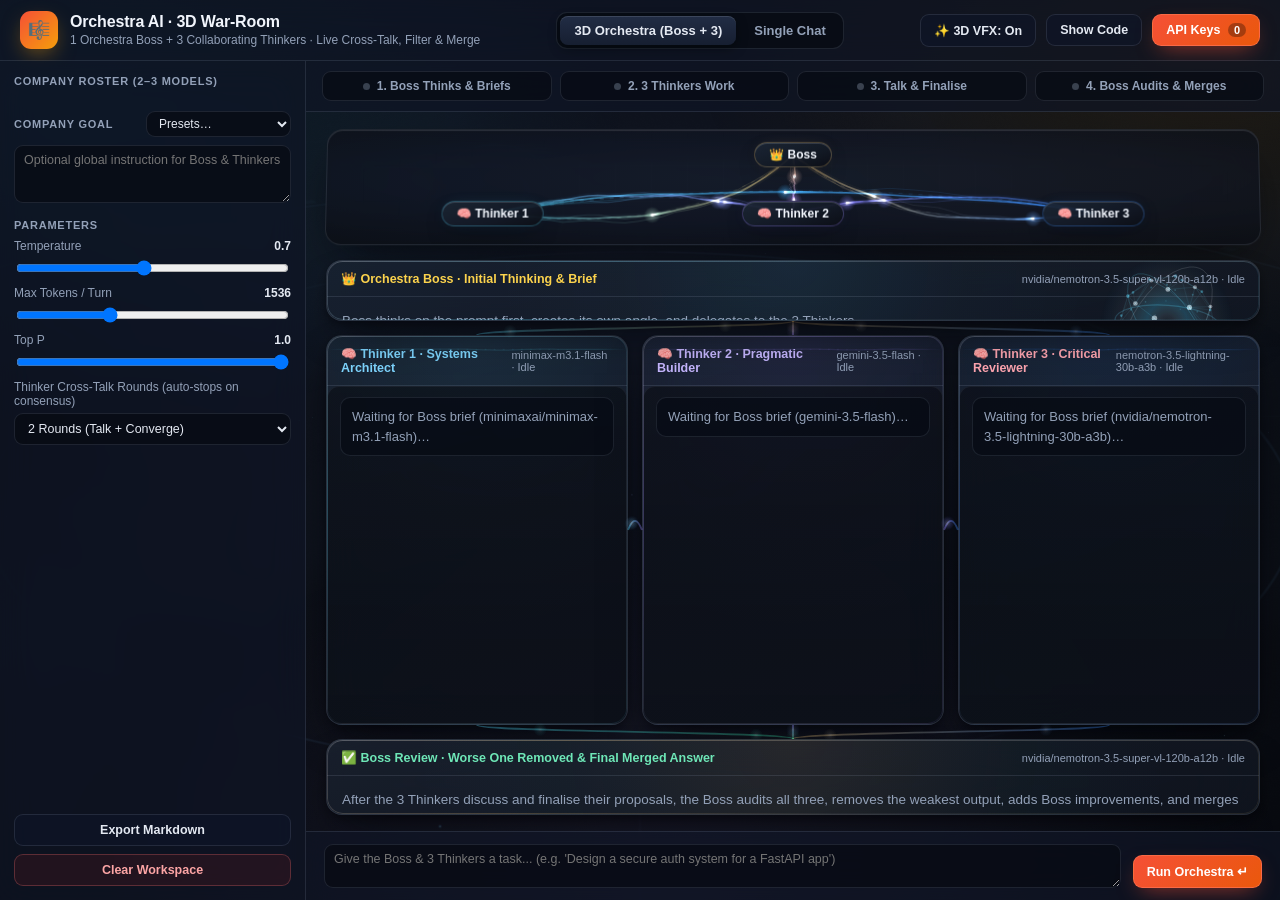
==== static/index.html @ 8f199360 "feat: Orchestra AI 3D War-Room (1 Boss + 3 Thinkers, bounded cross-talk, multi-key failover, WebGL2 " ====
<!DOCTYPE html>
<html lang="en">
<head>
  <meta charset="UTF-8" />
  <meta name="viewport" content="width=device-width, initial-scale=1.0" />
  <title>Orchestra AI · 3D War-Room (1 Boss + 3 Thinkers)</title>
  <link rel="stylesheet" href="/static/styles.css" />
  <link rel="stylesheet" href="/static/pro_vfx.css" />
</head>
<body>
  <!-- 3D Depth Neural Particle Canvas & Soft Ambient Aurora -->
  <canvas id="vfx-canvas" aria-hidden="true"></canvas>
  <div class="ambient-aurora" aria-hidden="true"></div>

  <div class="app-shell">
    <header class="topbar glass-panel">
      <div class="brand">
        <span class="brand-badge">🎼</span>
        <div>
          <h1>Orchestra AI · 3D War-Room</h1>
          <p class="subtitle">1 Orchestra Boss + 3 Collaborating Thinkers · Live Cross-Talk, Filter &amp; Merge</p>
        </div>
      </div>

      <div class="mode-tabs" role="tablist">
        <button id="tab-orchestra" class="mode-tab active" data-mode="orchestra">3D Orchestra (Boss + 3)</button>
        <button id="tab-chat" class="mode-tab" data-mode="chat">Single Chat</button>
      </div>

      <div class="topbar-actions">
        <button id="btn-toggle-vfx" class="btn btn-ghost" title="Toggle 3D tilt & particles">✨ 3D VFX: On</button>
        <button id="btn-toggle-code" class="btn btn-ghost">Show Code</button>
        <button id="btn-open-keys" class="btn btn-primary">
          API Keys <span id="keys-count-badge" class="badge">0</span>
        </button>
      </div>
    </header>

    <div class="workspace">
      <aside class="sidebar glass-panel">
        <section class="panel-section hidden" id="single-model-controls">
          <div class="section-header">
            <h2>Single Model</h2>
            <button id="btn-refresh-models" class="btn-link" title="Fetch live models from provider">↻ Refresh</button>
          </div>
          <label class="field">
            <span>Provider</span>
            <select id="provider-select"></select>
          </label>
          <label class="field">
            <span>Model</span>
            <select id="model-select"></select>
          </label>
          <label class="field">
            <span>Custom Model ID (optional)</span>
            <input id="custom-model-input" type="text" placeholder="e.g. nvidia/nemotron-3.5-super-vl-120b-a12b" />
          </label>
          <div id="provider-status-pill" class="status-pill"></div>
        </section>

        <section class="panel-section" id="orchestra-roster-controls">
          <div class="section-header">
            <h2>Company Roster (2–3 Models)</h2>
          </div>
          <div id="roster-config-list" class="roster-config-list"></div>
        </section>

        <section class="panel-section">
          <div class="section-header">
            <h2>Company Goal</h2>
            <select id="preset-select" class="mini-select" aria-label="System prompt preset">
              <option value="">Presets…</option>
              <option value="assistant">Helpful Team</option>
              <option value="architect">Engineering Org</option>
              <option value="security">Security Audit Team</option>
              <option value="concise">Ultra-Concise</option>
            </select>
          </div>
          <textarea id="system-prompt" rows="3" placeholder="Optional global instruction for Boss & Thinkers"></textarea>
        </section>

        <section class="panel-section">
          <h2>Parameters</h2>
          <label class="slider-field">
            <div class="slider-label">
              <span>Temperature</span>
              <strong id="temp-value">0.7</strong>
            </div>
            <input id="temp-slider" type="range" min="0" max="1.5" step="0.1" value="0.7" />
          </label>

          <label class="slider-field">
            <div class="slider-label">
              <span>Max Tokens / Turn</span>
              <strong id="tokens-value">1536</strong>
            </div>
            <input id="tokens-slider" type="range" min="256" max="4096" step="256" value="1536" />
          </label>

          <label class="slider-field">
            <div class="slider-label">
              <span>Top P</span>
              <strong id="topp-value">1.0</strong>
            </div>
            <input id="topp-slider" type="range" min="0.1" max="1" step="0.05" value="1.0" />
          </label>

          <label class="field">
            <span>Thinker Cross-Talk Rounds (auto-stops on consensus)</span>
            <select id="discussion-rounds">
              <option value="1">1 Round (Fast)</option>
              <option value="2" selected>2 Rounds (Talk + Converge)</option>
              <option value="3">3 Rounds (Deep Debate)</option>
            </select>
          </label>

          <label class="field hidden" id="reasoning-effort-wrap">
            <span>Reasoning Effort</span>
            <select id="reasoning-effort">
              <option value="low">low</option>
              <option value="medium" selected>medium</option>
              <option value="high">high</option>
            </select>
          </label>
        </section>

        <section class="panel-section actions-stack">
          <button id="btn-export-chat" class="btn btn-ghost">Export Markdown</button>
          <button id="btn-clear-chat" class="btn btn-danger-ghost">Clear Workspace</button>
        </section>
      </aside>

      <main class="main-stage">
        <!-- 3D Orchestra (1 Boss + 3 Thinkers) View -->
        <section id="orchestra-view" class="view active">
          <div class="stage-bar glass-panel">
            <div class="stage-pill" data-stage="boss_plan"><span class="orb"></span>1. Boss Thinks &amp; Briefs</div>
            <div class="stage-pill" data-stage="worker_draft"><span class="orb"></span>2. 3 Thinkers Work</div>
            <div class="stage-pill" data-stage="worker_crosstalk"><span class="orb"></span>3. Talk &amp; Finalise</div>
            <div class="stage-pill" data-stage="boss_merge"><span class="orb"></span>4. Boss Audits &amp; Merges</div>
          </div>

          <div class="orchestra-workspace scene-3d">
            <!-- 3D Holographic Topology & Procedural Plasma Energy Network -->
            <div class="comms-topology glass-card" id="comms-topology">
              <div class="topo-nodes">
                <div class="topo-node boss-node" id="topo-boss">👑 Boss</div>
                <div class="topo-workers-row">
                  <div class="topo-node w1-node" id="topo-w1">🧠 Thinker 1</div>
                  <div class="topo-node w2-node" id="topo-w2">🧠 Thinker 2</div>
                  <div class="topo-node w3-node" id="topo-w3">🧠 Thinker 3</div>
                </div>
              </div>
            </div>

            <!-- Boss Plan Card -->
            <div id="boss-plan-card" class="boss-card card-3d glass-card">
              <div class="card-glare"></div>
              <div class="card-head">
                <span class="role-chip boss">👑 Orchestra Boss · Initial Thinking &amp; Brief</span>
                <span id="boss-plan-meta" class="meta-tag">Idle</span>
              </div>
              <div id="boss-plan-body" class="card-body">
                <span class="muted">Boss thinks on the prompt first, creates its own angle, and delegates to the 3 Thinkers.</span>
              </div>
            </div>

            <!-- 3 Thinkers Working & Talking Side-by-Side -->
            <div id="workers-grid" class="workers-grid"></div>

            <!-- Boss Final Review, Filter & Merged Output -->
            <div id="boss-merge-card" class="boss-card final-verdict card-3d glass-card">
              <div class="card-glare"></div>
              <div class="card-head">
                <span class="role-chip verdict">✅ Boss Review · Worse One Removed &amp; Final Merged Answer</span>
                <span id="boss-merge-meta" class="meta-tag">Idle</span>
              </div>
              <div id="boss-merge-body" class="card-body">
                <span class="muted">After the 3 Thinkers discuss and finalise their proposals, the Boss audits all three, removes the weakest output, adds Boss improvements, and merges the best parts here.</span>
              </div>
            </div>
          </div>

          <form id="orchestra-form" class="composer glass-panel">
            <textarea
              id="orchestra-input"
              rows="2"
              placeholder="Give the Boss & 3 Thinkers a task... (e.g. 'Design a secure auth system for a FastAPI app')"
            ></textarea>
            <div class="composer-actions">
              <button id="btn-orchestra-stop" type="button" class="btn btn-danger-ghost hidden">Stop</button>
              <button id="btn-orchestra-send" type="submit" class="btn btn-primary">Run Orchestra ↵</button>
            </div>
          </form>
        </section>

        <!-- Single Chat Playground -->
        <section id="chat-view" class="view">
          <div id="chat-messages" class="chat-messages"></div>
          <form id="chat-form" class="composer glass-panel">
            <textarea
              id="chat-input"
              rows="2"
              placeholder="Ask anything... (Enter to send, Shift+Enter for newline)"
            ></textarea>
            <div class="composer-actions">
              <button id="btn-stop" type="button" class="btn btn-danger-ghost hidden">Stop</button>
              <button id="btn-send" type="submit" class="btn btn-primary">Send ↵</button>
            </div>
          </form>
        </section>
      </main>

      <!-- Live Code Panel -->
      <aside id="code-drawer" class="code-drawer glass-panel hidden">
        <div class="section-header">
          <div class="code-lang-tabs">
            <button class="code-lang active" data-lang="python">Python</button>
            <button class="code-lang" data-lang="curl">cURL</button>
          </div>
          <button id="btn-copy-code" class="btn btn-ghost">Copy</button>
        </div>
        <pre id="code-preview" class="code-preview"></pre>
      </aside>
    </div>
  </div>

  <!-- API Keys Modal -->
  <div id="keys-modal" class="modal hidden" role="dialog" aria-modal="true" aria-labelledby="keys-modal-title">
    <div class="modal-backdrop"></div>
    <div class="modal-card glass-panel">
      <div class="modal-header">
        <div>
          <h2 id="keys-modal-title">Provider API Keys</h2>
          <p class="subtitle">Stored in browser localStorage and optionally saved to your local <code>.env</code> file.</p>
        </div>
        <button id="btn-close-keys" class="btn btn-ghost">✕</button>
      </div>
      <div id="keys-list" class="keys-list"></div>
      <div class="modal-footer">
        <label class="checkbox-row">
          <input id="persist-env-checkbox" type="checkbox" checked />
          <span>Also save keys to local <code>.env</code> on this machine</span>
        </label>
        <div class="modal-footer-btns">
          <button id="btn-cancel-keys" class="btn btn-ghost">Cancel</button>
          <button id="btn-save-keys" class="btn btn-primary">Save Keys</button>
        </div>
      </div>
    </div>
  </div>

  <script src="/static/pro_vfx.js"></script>
  <script src="/static/app.js"></script>
</body>
</html>
---- static/styles.css ----
:root {
  --bg: #070a12;
  --panel: rgba(16, 22, 36, 0.72);
  --panel-solid: #101624;
  --panel-2: rgba(24, 33, 52, 0.85);
  --border: rgba(148, 163, 184, 0.16);
  --border-bright: rgba(148, 163, 184, 0.3);
  --text: #e4e9f2;
  --muted: #93a1b8;
  --accent: #f55036;
  --accent-2: #ff7a59;
  --gold: #f59e0b;
  --ok: #34d399;
  --blue: #38bdf8;
  --purple: #a78bfa;
  --rose: #fb7185;
  --code-bg: rgba(7, 10, 18, 0.85);
  --radius: 14px;
  --shadow-3d: 0 18px 45px -16px rgba(0, 0, 0, 0.75), inset 0 1px 0 rgba(255, 255, 255, 0.08);
  font-family: Inter, -apple-system, BlinkMacSystemFont, "Segoe UI", Roboto, sans-serif;
}

* { box-sizing: border-box; }

html, body {
  margin: 0;
  height: 100%;
  background: var(--bg);
  color: var(--text);
  overflow: hidden;
  -webkit-font-smoothing: antialiased;
}

.hidden { display: none !important; }
.muted { color: var(--muted); }

/* 3D Canvas & Soft Eye-Comfort Aurora */
#vfx-canvas {
  position: fixed;
  inset: 0;
  width: 100%;
  height: 100%;
  z-index: 0;
  pointer-events: none;
}

.ambient-aurora {
  position: fixed;
  inset: -20%;
  z-index: 0;
  pointer-events: none;
  background:
    radial-gradient(ellipse 45% 38% at 18% 22%, rgba(56, 189, 248, 0.10), transparent 70%),
    radial-gradient(ellipse 42% 35% at 82% 18%, rgba(245, 158, 11, 0.09), transparent 70%),
    radial-gradient(ellipse 48% 42% at 52% 85%, rgba(167, 139, 250, 0.09), transparent 72%);
  animation: auroraDrift 18s ease-in-out infinite alternate;
}

@keyframes auroraDrift {
  0% { transform: translate3d(0, 0, 0) scale(1); }
  100% { transform: translate3d(2%, -2%, 0) scale(1.04); }
}

.glass-panel {
  background: var(--panel);
  backdrop-filter: blur(18px) saturate(135%);
  -webkit-backdrop-filter: blur(18px) saturate(135%);
}

.glass-card {
  background: linear-gradient(160deg, rgba(22, 30, 48, 0.84), rgba(12, 17, 29, 0.78));
  backdrop-filter: blur(16px) saturate(130%);
  -webkit-backdrop-filter: blur(16px) saturate(130%);
  box-shadow: var(--shadow-3d);
}

.app-shell {
  position: relative;
  z-index: 1;
  display: flex;
  flex-direction: column;
  height: 100vh;
}

.topbar {
  display: flex;
  align-items: center;
  justify-content: space-between;
  gap: 16px;
  padding: 11px 20px;
  border-bottom: 1px solid var(--border);
}

.brand { display: flex; align-items: center; gap: 12px; }

.brand-badge {
  width: 38px;
  height: 38px;
  border-radius: 11px;
  background: linear-gradient(135deg, var(--accent), var(--gold));
  box-shadow: 0 8px 22px -6px rgba(245, 158, 11, 0.55);
  display: grid;
  place-items: center;
  font-size: 18px;
}

.brand h1 { margin: 0; font-size: 16px; font-weight: 700; letter-spacing: -0.01em; }
.subtitle { margin: 2px 0 0; font-size: 12px; color: var(--muted); }

.mode-tabs {
  display: flex;
  background: rgba(7, 10, 18, 0.7);
  border: 1px solid var(--border);
  border-radius: 11px;
  padding: 3px;
  gap: 4px;
}

.mode-tab {
  border: 0;
  background: transparent;
  color: var(--muted);
  padding: 7px 14px;
  border-radius: 8px;
  cursor: pointer;
  font-weight: 600;
  font-size: 13px;
  transition: all 0.2s ease;
}

.mode-tab.active {
  background: linear-gradient(180deg, rgba(36, 48, 74, 0.9), rgba(24, 33, 52, 0.9));
  color: var(--text);
  box-shadow: inset 0 1px 0 rgba(255, 255, 255, 0.12), 0 4px 12px rgba(0, 0, 0, 0.35);
}

.topbar-actions { display: flex; align-items: center; gap: 10px; }

.btn {
  border: 1px solid var(--border);
  border-radius: 9px;
  padding: 8px 13px;
  font-size: 12.5px;
  font-weight: 600;
  cursor: pointer;
  color: var(--text);
  background: var(--panel-2);
  transition: transform 0.15s ease, border-color 0.2s ease, box-shadow 0.2s ease;
}
.btn:hover { border-color: var(--border-bright); transform: translateY(-1px); }
.btn:active { transform: translateY(0); }

.btn-primary {
  background: linear-gradient(135deg, var(--accent), #ea580c);
  border-color: rgba(255, 122, 89, 0.6);
  color: #fff;
  box-shadow: 0 8px 22px -8px rgba(245, 80, 54, 0.65);
}
.btn-primary:hover { background: linear-gradient(135deg, var(--accent-2), var(--accent)); }
.btn-ghost { background: rgba(15, 23, 42, 0.55); }
.btn-danger-ghost { background: rgba(127, 29, 29, 0.18); color: #fca5a5; border-color: rgba(248, 113, 113, 0.28); }
.btn-link { border: 0; background: transparent; color: #7dd3fc; cursor: pointer; font-size: 12px; padding: 0; }

.badge {
  display: inline-block;
  margin-left: 4px;
  padding: 1px 6px;
  border-radius: 999px;
  font-size: 11px;
  background: rgba(0, 0, 0, 0.3);
}

.workspace { flex: 1; min-height: 0; display: flex; }

.sidebar {
  width: 306px;
  flex-shrink: 0;
  border-right: 1px solid var(--border);
  padding: 14px;
  overflow-y: auto;
  display: flex;
  flex-direction: column;
  gap: 16px;
}

.panel-section { display: flex; flex-direction: column; gap: 8px; }
.panel-section h2 {
  margin: 0;
  font-size: 11px;
  text-transform: uppercase;
  letter-spacing: 0.07em;
  color: var(--muted);
}

.section-header { display: flex; align-items: center; justify-content: space-between; }

.field, .slider-field {
  display: flex;
  flex-direction: column;
  gap: 5px;
  font-size: 12px;
  color: var(--muted);
}

.slider-label { display: flex; justify-content: space-between; }
.slider-label strong { color: var(--text); }

select, input[type="text"], input[type="password"], textarea {
  width: 100%;
  background: rgba(7, 10, 18, 0.72);
  color: var(--text);
  border: 1px solid var(--border);
  border-radius: 9px;
  padding: 7px 9px;
  font-size: 12.5px;
  font-family: inherit;
  transition: border-color 0.2s ease, box-shadow 0.2s ease;
}
select:focus, input:focus, textarea:focus {
  outline: none;
  border-color: rgba(56, 189, 248, 0.55);
  box-shadow: 0 0 0 3px rgba(56, 189, 248, 0.12);
}
textarea { resize: vertical; }
.mini-select { width: auto; padding: 4px 8px; font-size: 12px; }

.roster-config-list { display: flex; flex-direction: column; gap: 8px; }

.roster-item {
  background: rgba(9, 13, 23, 0.68);
  border: 1px solid var(--border);
  border-radius: 10px;
  padding: 8px;
  display: flex;
  flex-direction: column;
  gap: 5px;
  box-shadow: inset 0 1px 0 rgba(255, 255, 255, 0.04);
}
.roster-item.boss { border-color: rgba(245, 158, 11, 0.42); }
.roster-item-title { font-size: 12px; font-weight: 700; display: flex; justify-content: space-between; }
.roster-selects { display: grid; grid-template-columns: 1fr 1fr; gap: 6px; }

.status-pill {
  font-size: 12px;
  padding: 6px 10px;
  border-radius: 8px;
  background: rgba(7, 10, 18, 0.7);
  border: 1px solid var(--border);
  display: flex;
  align-items: center;
  justify-content: space-between;
}
.status-pill.ok { border-color: rgba(52, 211, 153, 0.4); color: #6ee7b7; }
.status-pill.warn { border-color: rgba(245, 158, 11, 0.4); color: #fcd34d; }

.actions-stack { margin-top: auto; }

.main-stage { flex: 1; min-width: 0; display: flex; flex-direction: column; }
.view { display: none; flex: 1; min-height: 0; flex-direction: column; }
.view.active { display: flex; }

.stage-bar {
  display: grid;
  grid-template-columns: repeat(4, 1fr);
  gap: 8px;
  padding: 10px 16px;
  border-bottom: 1px solid var(--border);
}

.stage-pill {
  display: flex;
  align-items: center;
  justify-content: center;
  gap: 7px;
  font-size: 12px;
  font-weight: 600;
  padding: 7px 10px;
  border-radius: 9px;
  border: 1px solid var(--border);
  background: rgba(7, 10, 18, 0.65);
  color: var(--muted);
  transition: all 0.25s ease;
}

.stage-pill .orb {
  width: 7px;
  height: 7px;
  border-radius: 50%;
  background: rgba(148, 163, 184, 0.35);
}

.stage-pill.active {
  border-color: rgba(245, 158, 11, 0.65);
  color: #fde68a;
  background: rgba(245, 158, 11, 0.14);
  box-shadow: 0 0 22px -6px rgba(245, 158, 11, 0.5);
}
.stage-pill.active .orb {
  background: var(--gold);
  box-shadow: 0 0 10px var(--gold);
  animation: pulseOrb 1.2s ease-in-out infinite;
}

.stage-pill.done {
  border-color: rgba(52, 211, 153, 0.45);
  color: #86efac;
  background: rgba(52, 211, 153, 0.10);
}
.stage-pill.done .orb { background: var(--ok); }

@keyframes pulseOrb {
  0%, 100% { transform: scale(1); opacity: 1; }
  50% { transform: scale(1.65); opacity: 0.65; }
}

/* 3D Scene Container */
.scene-3d {
  perspective: 1400px;
  transform-style: preserve-3d;
}

.orchestra-workspace {
  flex: 1;
  min-height: 0;
  overflow-y: auto;
  padding: 16px 20px;
  display: flex;
  flex-direction: column;
  gap: 14px;
}

/* 3D Holographic Topology & Comms Beams */
.comms-topology {
  position: relative;
  border-radius: var(--radius);
  border: 1px solid var(--border);
  padding: 12px 16px;
  min-height: 118px;
  overflow: hidden;
  transform: rotateX(4deg);
  transform-style: preserve-3d;
}

.comms-svg {
  position: absolute;
  inset: 0;
  width: 100%;
  height: 100%;
  pointer-events: none;
}

.beam {
  fill: none;
  stroke-width: 2;
  opacity: 0.22;
  transition: opacity 0.35s ease, stroke-width 0.35s ease;
}

.beam-boss { stroke: url(#beam-gold); }
.beam-talk { stroke: url(#beam-talk); stroke-dasharray: 7 7; }

.comms-topology.stage-boss_plan .beam-boss,
.comms-topology.stage-worker_draft .beam-boss {
  opacity: 0.85;
  stroke-width: 2.6;
  stroke-dasharray: 8 6;
  animation: beamFlow 1.2s linear infinite;
}

.comms-topology.stage-worker_crosstalk .beam-talk {
  opacity: 0.95;
  stroke-width: 2.8;
  animation: beamFlow 0.9s linear infinite;
}

.comms-topology.stage-boss_merge .beam-boss {
  stroke: url(#beam-merge);
  opacity: 0.92;
  stroke-width: 2.6;
  stroke-dasharray: 8 6;
  animation: beamFlowReverse 1.1s linear infinite;
}

@keyframes beamFlow {
  from { stroke-dashoffset: 28; }
  to { stroke-dashoffset: 0; }
}

@keyframes beamFlowReverse {
  from { stroke-dashoffset: 0; }
  to { stroke-dashoffset: 28; }
}

.topo-nodes {
  position: relative;
  z-index: 1;
  display: flex;
  flex-direction: column;
  align-items: center;
  justify-content: space-between;
  gap: 34px;
}

.topo-workers-row {
  width: 100%;
  display: grid;
  grid-template-columns: repeat(3, 1fr);
  justify-items: center;
}

.topo-node {
  padding: 5px 14px;
  border-radius: 999px;
  font-size: 12px;
  font-weight: 700;
  border: 1px solid var(--border-bright);
  background: rgba(10, 15, 28, 0.88);
  box-shadow: 0 8px 20px rgba(0, 0, 0, 0.45);
  transition: transform 0.25s ease, box-shadow 0.25s ease, border-color 0.25s ease;
}

.topo-node.active {
  transform: translateY(-2px) scale(1.06);
  border-color: var(--gold);
  box-shadow: 0 0 22px rgba(245, 158, 11, 0.45);
}
.topo-node.w1-node.active { border-color: var(--blue); box-shadow: 0 0 22px rgba(56, 189, 248, 0.45); }
.topo-node.w2-node.active { border-color: var(--purple); box-shadow: 0 0 22px rgba(167, 139, 250, 0.45); }
.topo-node.w3-node.active { border-color: var(--rose); box-shadow: 0 0 22px rgba(251, 113, 133, 0.45); }

/* 3D Interactive Tilt Cards with Specular Glare */
.card-3d {
  position: relative;
  transform-style: preserve-3d;
  transition: transform 0.18s ease-out, border-color 0.25s ease, box-shadow 0.25s ease;
  will-change: transform;
  overflow: hidden;
}

.card-glare {
  position: absolute;
  inset: 0;
  pointer-events: none;
  opacity: 0;
  background: radial-gradient(circle 280px at var(--mx, 50%) var(--my, 50%), rgba(255, 255, 255, 0.08), transparent 70%);
  transition: opacity 0.25s ease;
}

.card-3d:hover .card-glare { opacity: 1; }

.card-3d.is-live {
  border-color: rgba(56, 189, 248, 0.55);
  box-shadow: 0 20px 50px -15px rgba(56, 189, 248, 0.25), inset 0 1px 0 rgba(255, 255, 255, 0.14);
}

.boss-card {
  border: 1px solid rgba(245, 158, 11, 0.35);
  border-radius: var(--radius);
}

.boss-card.final-verdict {
  border-color: rgba(52, 211, 153, 0.42);
  background: linear-gradient(155deg, rgba(16, 36, 31, 0.85), rgba(11, 17, 29, 0.85));
}

.card-head {
  padding: 10px 14px;
  border-bottom: 1px solid var(--border);
  display: flex;
  justify-content: space-between;
  align-items: center;
  gap: 10px;
}

.role-chip { font-size: 12.5px; font-weight: 700; }
.role-chip.boss { color: #fcd34d; }
.role-chip.verdict { color: #6ee7b7; }
.role-chip.w1 { color: #7dd3fc; }
.role-chip.w2 { color: #c4b5fd; }
.role-chip.w3 { color: #fda4af; }

.meta-tag { font-size: 11px; color: var(--muted); }

.card-body {
  padding: 13px 15px;
  font-size: 13.5px;
  line-height: 1.6;
}

.workers-grid {
  display: grid;
  grid-template-columns: repeat(3, minmax(240px, 1fr));
  gap: 14px;
  transform-style: preserve-3d;
}

@media (max-width: 1180px) {
  .workers-grid { grid-template-columns: 1fr; }
}

.worker-card {
  border: 1px solid var(--border);
  border-radius: var(--radius);
  display: flex;
  flex-direction: column;
  height: 390px;
}

.worker-chatlog {
  flex: 1;
  min-height: 0;
  overflow-y: auto;
  padding: 10px 12px;
  display: flex;
  flex-direction: column;
  gap: 10px;
}

.chat-bubble {
  border-radius: 10px;
  padding: 9px 11px;
  background: rgba(8, 12, 22, 0.72);
  border: 1px solid rgba(148, 163, 184, 0.14);
  font-size: 13px;
  line-height: 1.5;
}

.chat-bubble.thinking {
  border-color: rgba(167, 139, 250, 0.25);
  background: rgba(18, 16, 36, 0.6);
  font-size: 12px;
  color: #cbd5e1;
}

.chat-bubble.crosstalk {
  border-color: rgba(56, 189, 248, 0.28);
  background: rgba(10, 24, 42, 0.65);
}

.worker-section-label {
  font-size: 10.5px;
  font-weight: 700;
  text-transform: uppercase;
  letter-spacing: 0.06em;
  color: var(--muted);
  margin-bottom: 5px;
}

.mention {
  display: inline-block;
  padding: 0 6px;
  border-radius: 6px;
  background: rgba(56, 189, 248, 0.16);
  border: 1px solid rgba(56, 189, 248, 0.25);
  color: #7dd3fc;
  font-weight: 600;
}

.chat-messages {
  flex: 1;
  overflow-y: auto;
  padding: 24px;
  display: flex;
  flex-direction: column;
  gap: 16px;
}

.msg {
  max-width: 860px;
  width: 100%;
  margin: 0 auto;
  padding: 14px 16px;
  border-radius: var(--radius);
  border: 1px solid var(--border);
  background: var(--panel);
  box-shadow: var(--shadow-3d);
}
.msg.user { background: rgba(24, 36, 61, 0.85); border-color: rgba(56, 189, 248, 0.3); }
.msg.error { border-color: rgba(239, 68, 68, 0.5); background: rgba(127, 29, 29, 0.25); }
.msg-meta { display: flex; justify-content: space-between; margin-bottom: 8px; font-size: 12px; color: var(--muted); }
.msg-role { font-weight: 700; color: var(--text); }

.reasoning-box {
  margin-bottom: 8px;
  background: var(--code-bg);
  border: 1px solid var(--border);
  border-radius: 8px;
  padding: 7px 10px;
  font-size: 12px;
  color: var(--muted);
}
.reasoning-box summary { cursor: pointer; font-weight: 600; color: #cbd5e1; }

.msg-body pre, .card-body pre, .worker-section pre {
  background: var(--code-bg);
  border: 1px solid var(--border);
  padding: 10px;
  border-radius: 8px;
  overflow-x: auto;
  font-size: 12.5px;
}
.msg-body code, .card-body code, .worker-section code {
  font-family: ui-monospace, SFMono-Regular, Menlo, Monaco, Consolas, monospace;
  background: rgba(255, 255, 255, 0.06);
  padding: 1px 5px;
  border-radius: 4px;
  font-size: 0.9em;
}
.msg-body pre code, .card-body pre code, .worker-section pre code { background: transparent; padding: 0; }

.composer {
  border-top: 1px solid var(--border);
  padding: 12px 18px;
  display: flex;
  gap: 12px;
  align-items: flex-end;
}
.composer textarea { flex: 1; min-height: 44px; max-height: 160px; }
.composer-actions { display: flex; gap: 8px; }

.code-drawer {
  width: 360px;
  flex-shrink: 0;
  border-left: 1px solid var(--border);
  padding: 14px;
  display: flex;
  flex-direction: column;
  gap: 12px;
}
.code-lang-tabs { display: flex; gap: 6px; }
.code-lang {
  border: 1px solid var(--border);
  background: rgba(7, 10, 18, 0.7);
  color: var(--muted);
  border-radius: 6px;
  padding: 4px 10px;
  font-size: 12px;
  cursor: pointer;
}
.code-lang.active { color: var(--text); border-color: var(--accent); }
.code-preview {
  flex: 1;
  margin: 0;
  padding: 12px;
  background: var(--code-bg);
  border: 1px solid var(--border);
  border-radius: 8px;
  overflow: auto;
  font-size: 12px;
  line-height: 1.5;
  font-family: ui-monospace, SFMono-Regular, Menlo, Monaco, Consolas, monospace;
}

.modal { position: fixed; inset: 0; display: grid; place-items: center; z-index: 40; }
.modal-backdrop { position: absolute; inset: 0; background: rgba(0, 0, 0, 0.65); backdrop-filter: blur(4px); }
.modal-card {
  position: relative;
  width: min(680px, 94vw);
  max-height: 86vh;
  border: 1px solid var(--border);
  border-radius: 14px;
  display: flex;
  flex-direction: column;
  overflow: hidden;
  box-shadow: var(--shadow-3d);
}
.modal-header { padding: 16px 20px; border-bottom: 1px solid var(--border); display: flex; justify-content: space-between; align-items: center; }
.modal-header h2 { margin: 0; font-size: 16px; }
.keys-list { padding: 16px 20px; overflow-y: auto; display: flex; flex-direction: column; gap: 12px; }
.key-row { display: grid; grid-template-columns: 180px 1fr auto; gap: 10px; align-items: center; }
.key-row-info strong { display: block; font-size: 13px; }
.key-row-info span { font-size: 11px; color: var(--muted); }
.modal-footer { padding: 14px 20px; border-top: 1px solid var(--border); display: flex; justify-content: space-between; align-items: center; gap: 12px; }
.checkbox-row { display: flex; align-items: center; gap: 8px; font-size: 12px; color: var(--muted); }
.modal-footer-btns { display: flex; gap: 8px; }

body.vfx-off .card-3d,
body.vfx-off .comms-topology {
  transform: none !important;
}
body.vfx-off #vfx-canvas,
body.vfx-off .ambient-aurora {
  display: none;
}

@media (prefers-reduced-motion: reduce) {
  .ambient-aurora, .beam, .stage-pill .orb { animation: none !important; }
  .card-3d, .comms-topology { transform: none !important; }
}
---- static/pro_vfx.css ----
/* ==========================================================================
   ORCHESTRA AI — OLED-SAFE CINEMATIC 3D WAR-ROOM VISUAL & CFX UPGRADE
   Palette: Deep Obsidian + Smoked Specular Glass + Restrained Telemetry Accents
   ========================================================================== */

:root {
  --vfx-obsidian-0: #080A10;
  --vfx-obsidian-1: #0B0E15;
  --vfx-obsidian-2: #101522;

  --vfx-glass-0: rgba(18, 24, 36, 0.80);   /* #121824 */
  --vfx-glass-1: rgba(23, 31, 45, 0.78);   /* #171F2D */
  --vfx-glass-2: rgba(27, 37, 52, 0.72);   /* #1B2534 */

  --vfx-text-primary: #F1F5FC;
  --vfx-text-secondary: #AAB6C8;

  --vfx-cyan: #54D9FF;
  --vfx-cyan-rgb: 84, 217, 255;
  --vfx-ice: #398BFF;
  --vfx-ice-rgb: 57, 139, 255;
  --vfx-violet: #9B83FF;
  --vfx-violet-rgb: 155, 131, 255;
  --vfx-amber: #E5B96C;
  --vfx-amber-rgb: 229, 185, 108;
  --vfx-emerald: #34D399;
  --vfx-emerald-rgb: 52, 211, 153;

  --vfx-rim-neutral: rgba(170, 182, 200, 0.14);
  --vfx-rim-specular: rgba(241, 245, 252, 0.22);
  --vfx-radius-lg: 16px;
  --vfx-radius-md: 12px;
  --vfx-ease-cinematic: cubic-bezier(0.22, 1, 0.36, 1);
}

/* Base OLED Obsidian Canvas & Typography Crispness */
html,
body {
  background-color: var(--vfx-obsidian-0);
  color: var(--vfx-text-primary);
  -webkit-font-smoothing: antialiased;
  -moz-osx-font-smoothing: grayscale;
  text-rendering: optimizeLegibility;
}

/* 1. Full-Screen WebGL2 Atmospheric Obsidian Void Canvas */
#vfx-canvas {
  position: fixed;
  inset: 0;
  width: 100vw;
  height: 100vh;
  z-index: 0;
  pointer-events: none;
  display: block;
  background: radial-gradient(
    ellipse 85% 65% at 50% 28%,
    var(--vfx-obsidian-2) 0%,
    var(--vfx-obsidian-1) 48%,
    var(--vfx-obsidian-0) 100%
  );
  will-change: transform;
}

/* Keep War-Room Interactive Surfaces Cleanly Above Void & Link Canvases */
.orchestra-workspace {
  position: relative;
}

.vfx-warroom-links {
  position: absolute;
  top: 0;
  left: 0;
  pointer-events: none;
  z-index: 1;
}

#comms-topology,
#boss-plan-card,
#worker-card-worker_1,
#worker-card-worker_2,
#worker-card-worker_3,
#boss-merge-card {
  position: relative;
  z-index: 2;
}

/* ==========================================================================
   SMOKED OBSIDIAN GLASS CARD ARCHITECTURE
   ========================================================================== */
#boss-plan-card,
#worker-card-worker_1,
#worker-card-worker_2,
#worker-card-worker_3,
#boss-merge-card {
  --card-accent: var(--vfx-cyan);
  --card-accent-rgb: var(--vfx-cyan-rgb);
  --mx: 50%;
  --my: 0%;
  background:
    radial-gradient(
      420px circle at var(--mx) var(--my),
      rgba(var(--card-accent-rgb), 0.075) 0%,
      rgba(var(--card-accent-rgb), 0.015) 42%,
      transparent 72%
    ),
    linear-gradient(
      165deg,
      var(--vfx-glass-2) 0%,
      var(--vfx-glass-1) 34%,
      var(--vfx-glass-0) 100%
    );
  backdrop-filter: blur(18px) saturate(122%);
  -webkit-backdrop-filter: blur(18px) saturate(122%);
  border: 1px solid var(--vfx-rim-neutral);
  border-radius: var(--vfx-radius-lg);
  color: var(--vfx-text-primary);
  box-shadow:
    0 20px 44px -18px rgba(3, 5, 9, 0.88),
    0 4px 14px -4px rgba(3, 5, 9, 0.72),
    inset 0 1px 0 0 rgba(241, 245, 252, 0.13),
    inset 0 0 0 1px rgba(255, 255, 255, 0.02);
  overflow: hidden;
  transition:
    border-color 420ms var(--vfx-ease-cinematic),
    box-shadow 420ms var(--vfx-ease-cinematic),
    transform 420ms var(--vfx-ease-cinematic);
  isolation: isolate;
}

/* Razor-thin Specular Top-Edge Rim Light */
#boss-plan-card::before,
#worker-card-worker_1::before,
#worker-card-worker_2::before,
#worker-card-worker_3::before,
#boss-merge-card::before {
  content: "";
  position: absolute;
  inset: 0;
  border-radius: inherit;
  padding: 1px;
  pointer-events: none;
  z-index: 3;
  background: linear-gradient(
    135deg,
    rgba(241, 245, 252, 0.22) 0%,
    rgba(var(--card-accent-rgb), 0.34) 24%,
    rgba(170, 182, 200, 0.06) 58%,
    rgba(var(--card-accent-rgb), 0.12) 100%
  );
  -webkit-mask:
    linear-gradient(#000 0 0) content-box,
    linear-gradient(#000 0 0);
  -webkit-mask-composite: xor;
  mask:
    linear-gradient(#000 0 0) content-box,
    linear-gradient(#000 0 0);
  mask-composite: exclude;
  opacity: 0.72;
  transition: opacity 420ms var(--vfx-ease-cinematic);
}

#boss-plan-card:hover::before,
#worker-card-worker_1:hover::before,
#worker-card-worker_2:hover::before,
#worker-card-worker_3:hover::before,
#boss-merge-card:hover::before {
  opacity: 0.96;
}

/* Keep All Existing Card Content Above Procedural Canvas Backdrops */
#boss-plan-card > *:not(.vfx-layer),
#worker-card-worker_1 > *:not(.vfx-layer),
#worker-card-worker_2 > *:not(.vfx-layer),
#worker-card-worker_3 > *:not(.vfx-layer),
#boss-merge-card > *:not(.vfx-layer) {
  position: relative;
  z-index: 2;
}

/* High-Contrast Eye-Friendly Typography Inside Cards */
#boss-plan-card p,
#worker-card-worker_1 p,
#worker-card-worker_2 p,
#worker-card-worker_3 p,
#boss-merge-card p,
#boss-plan-card .subtitle,
#boss-merge-card .subtitle,
.worker-chatlog {
  color: var(--vfx-text-primary);
}

#boss-plan-card small,
#worker-card-worker_1 small,
#worker-card-worker_2 small,
#worker-card-worker_3 small,
#boss-merge-card small,
#comms-topology small {
  color: var(--vfx-text-secondary);
}

/* ==========================================================================
   CENTRAL BOSS PLAN CARD + HOLOGRAPHIC SPHERICAL CORE BACKDROP
   ========================================================================== */
#boss-plan-card {
  --card-accent: var(--vfx-cyan);
  --card-accent-rgb: var(--vfx-cyan-rgb);
}

.vfx-boss-core-wrap {
  position: absolute;
  top: -22px;
  right: 8px;
  width: 168px;
  height: 168px;
  z-index: 1;
  pointer-events: none;
  opacity: 0.92;
  -webkit-mask-image: radial-gradient(circle at 50% 50%, #000 54%, transparent 78%);
  mask-image: radial-gradient(circle at 50% 50%, #000 54%, transparent 78%);
  transition: opacity 500ms var(--vfx-ease-cinematic), transform 600ms var(--vfx-ease-cinematic);
}

.vfx-boss-core-canvas {
  width: 100%;
  height: 100%;
  display: block;
}

/* Stage-Responsive Boss Plan Rim Accent */
body.stage-boss_plan #boss-plan-card,
.stage-boss_plan #boss-plan-card,
#boss-plan-card.stage-boss_plan {
  border-color: rgba(var(--vfx-cyan-rgb), 0.36);
  box-shadow:
    0 22px 48px -18px rgba(3, 5, 9, 0.92),
    0 0 28px -10px rgba(var(--vfx-cyan-rgb), 0.24),
    inset 0 1px 0 0 rgba(var(--vfx-cyan-rgb), 0.26);
}

/* ==========================================================================
   3 THINKER WORKER CARDS + STREAMING WAVEFORM + SCROLLABLE CHATLOGS
   ========================================================================== */
#worker-card-worker_1 {
  --card-accent: var(--vfx-cyan);
  --card-accent-rgb: var(--vfx-cyan-rgb);
}

#worker-card-worker_2 {
  --card-accent: var(--vfx-violet);
  --card-accent-rgb: var(--vfx-violet-rgb);
}

#worker-card-worker_3 {
  --card-accent: var(--vfx-ice);
  --card-accent-rgb: var(--vfx-ice-rgb);
}

/* Localized Active Rim During Worker Draft & Crosstalk */
body.stage-worker_draft #worker-card-worker_1,
body.stage-worker_draft #worker-card-worker_2,
body.stage-worker_draft #worker-card-worker_3,
body.stage-worker_crosstalk #worker-card-worker_1,
body.stage-worker_crosstalk #worker-card-worker_2,
body.stage-worker_crosstalk #worker-card-worker_3,
.vfx-worker-active {
  border-color: rgba(var(--card-accent-rgb), 0.34);
  box-shadow:
    0 20px 44px -18px rgba(3, 5, 9, 0.9),
    0 0 24px -10px rgba(var(--card-accent-rgb), 0.22),
    inset 0 1px 0 0 rgba(var(--card-accent-rgb), 0.24);
}

/* Subtle Streaming Waveform Ribbon (Non-Obstructive Header Edge) */
.vfx-waveform-host {
  position: absolute;
  top: 0;
  left: 0;
  right: 0;
  height: 24px;
  z-index: 1;
  pointer-events: none;
  opacity: 0.45;
  transition: opacity 420ms var(--vfx-ease-cinematic);
  -webkit-mask-image: linear-gradient(90deg, transparent 0%, #000 10%, #000 90%, transparent 100%);
  mask-image: linear-gradient(90deg, transparent 0%, #000 10%, #000 90%, transparent 100%);
}

body.stage-worker_draft .vfx-waveform-host,
body.stage-worker_crosstalk .vfx-waveform-host,
.vfx-worker-active .vfx-waveform-host {
  opacity: 0.95;
}

.vfx-waveform-canvas {
  width: 100%;
  height: 100%;
  display: block;
}

/* Scrollable Worker Chatlog — OLED Comfort & Precision Scrollbars */
.worker-chatlog {
  background: linear-gradient(
    180deg,
    rgba(8, 10, 16, 0.56) 0%,
    rgba(11, 14, 21, 0.68) 100%
  );
  border: 1px solid rgba(170, 182, 200, 0.08);
  border-radius: var(--vfx-radius-md);
  color: var(--vfx-text-primary);
  overflow-y: auto;
  overscroll-behavior: contain;
  scrollbar-width: thin;
  scrollbar-color: rgba(var(--card-accent-rgb), 0.32) transparent;
}

.worker-chatlog::-webkit-scrollbar {
  width: 5px;
  height: 5px;
}

.worker-chatlog::-webkit-scrollbar-track {
  background: transparent;
}

.worker-chatlog::-webkit-scrollbar-thumb {
  background: rgba(var(--card-accent-rgb), 0.28);
  border-radius: 999px;
}

.worker-chatlog::-webkit-scrollbar-thumb:hover {
  background: rgba(var(--card-accent-rgb), 0.52);
}

/* ==========================================================================
   FINALISED BOSS VERDICT CARD (#boss-merge-card) + EMERALD SHOCKWAVE
   ========================================================================== */
#boss-merge-card {
  --card-accent: var(--vfx-amber);
  --card-accent-rgb: var(--vfx-amber-rgb);
  background:
    radial-gradient(
      520px circle at var(--mx) var(--my),
      rgba(var(--vfx-amber-rgb), 0.085) 0%,
      rgba(var(--vfx-emerald-rgb), 0.02) 44%,
      transparent 74%
    ),
    linear-gradient(
      165deg,
      rgba(27, 35, 48, 0.80) 0%,
      rgba(21, 27, 39, 0.82) 42%,
      rgba(16, 21, 31, 0.88) 100%
    );
}

body.stage-boss_merge #boss-merge-card,
.stage-boss_merge #boss-merge-card,
#boss-merge-card.vfx-merge-converged {
  border-color: rgba(var(--vfx-amber-rgb), 0.44);
  box-shadow:
    0 24px 52px -18px rgba(3, 5, 9, 0.94),
    0 0 32px -10px rgba(var(--vfx-amber-rgb), 0.26),
    0 0 22px -12px rgba(var(--vfx-emerald-rgb), 0.24),
    inset 0 1px 0 0 rgba(var(--vfx-amber-rgb), 0.34);
}

.vfx-shockwave-layer {
  position: absolute;
  inset: 0;
  z-index: 1;
  pointer-events: none;
  overflow: hidden;
  border-radius: inherit;
}

.vfx-shockwave-canvas {
  width: 100%;
  height: 100%;
  display: block;
}

/* ==========================================================================
   COMMS TOPOLOGY NODE STAGE (#comms-topology) & HOLOGRAPHIC MEDALLIONS
   ========================================================================== */
#comms-topology {
  background:
    radial-gradient(
      ellipse 78% 68% at 50% 42%,
      rgba(23, 31, 45, 0.68) 0%,
      rgba(16, 21, 34, 0.72) 55%,
      rgba(11, 14, 21, 0.82) 100%
    );
  backdrop-filter: blur(16px) saturate(118%);
  -webkit-backdrop-filter: blur(16px) saturate(118%);
  border: 1px solid var(--vfx-rim-neutral);
  border-radius: var(--vfx-radius-lg);
  box-shadow:
    0 20px 46px -20px rgba(3, 5, 9, 0.92),
    inset 0 1px 0 0 rgba(241, 245, 252, 0.11);
  overflow: hidden;
  isolation: isolate;
}

/* Subtle Architectural Perspective Micro-Grid on Stage Floor */
#comms-topology::before {
  content: "";
  position: absolute;
  inset: 0;
  pointer-events: none;
  z-index: 0;
  opacity: 0.26;
  background-image:
    linear-gradient(to right, rgba(170, 182, 200, 0.06) 1px, transparent 1px),
    linear-gradient(to bottom, rgba(170, 182, 200, 0.06) 1px, transparent 1px);
  background-size: 36px 36px;
  -webkit-mask-image: radial-gradient(ellipse 72% 72% at 50% 50%, #000 20%, transparent 82%);
  mask-image: radial-gradient(ellipse 72% 72% at 50% 50%, #000 20%, transparent 82%);
}

/* Procedural Plasma Filament Canvas Overlay */
.vfx-topology-canvas {
  position: absolute;
  inset: 0;
  width: 100%;
  height: 100%;
  z-index: 1;
  pointer-events: none;
  display: block;
}

/* Topology Nodes Elevated Above Filaments */
#topo-boss,
#topo-w1,
#topo-w2,
#topo-w3 {
  --node-accent: var(--vfx-cyan);
  --node-accent-rgb: var(--vfx-cyan-rgb);
  position: relative;
  z-index: 2;
  background: linear-gradient(
    160deg,
    rgba(27, 37, 52, 0.92) 0%,
    rgba(18, 24, 36, 0.94) 65%,
    rgba(11, 14, 21, 0.96) 100%
  );
  border: 1px solid rgba(var(--node-accent-rgb), 0.28);
  color: var(--vfx-text-primary);
  box-shadow:
    0 10px 24px -10px rgba(3, 5, 9, 0.9),
    inset 0 1px 0 0 rgba(241, 245, 252, 0.16),
    0 0 18px -8px rgba(var(--node-accent-rgb), 0.24);
  transition:
    transform 420ms var(--vfx-ease-cinematic),
    border-color 420ms var(--vfx-ease-cinematic),
    box-shadow 420ms var(--vfx-ease-cinematic);
}

#topo-boss {
  --node-accent: var(--vfx-amber);
  --node-accent-rgb: var(--vfx-amber-rgb);
}

#topo-w1 {
  --node-accent: var(--vfx-cyan);
  --node-accent-rgb: var(--vfx-cyan-rgb);
}

#topo-w2 {
  --node-accent: var(--vfx-violet);
  --node-accent-rgb: var(--vfx-violet-rgb);
}

#topo-w3 {
  --node-accent: var(--vfx-ice);
  --node-accent-rgb: var(--vfx-ice-rgb);
}

/* Precision Specular Halo Ring on Active Nodes */
#topo-boss::after,
#topo-w1::after,
#topo-w2::after,
#topo-w3::after {
  content: "";
  position: absolute;
  inset: -4px;
  border-radius: inherit;
  border: 1px solid rgba(var(--node-accent-rgb), 0);
  pointer-events: none;
  transition:
    border-color 420ms var(--vfx-ease-cinematic),
    transform 420ms var(--vfx-ease-cinematic),
    opacity 420ms var(--vfx-ease-cinematic);
  opacity: 0;
}

/* Stage-Driven Topology Telemetry Emphasis */
#comms-topology.stage-boss_plan #topo-boss,
body.stage-boss_plan #topo-boss {
  border-color: rgba(var(--vfx-cyan-rgb), 0.65);
  transform: translateY(-1px) scale(1.03);
  box-shadow:
    0 12px 28px -10px rgba(3, 5, 9, 0.92),
    0 0 26px -6px rgba(var(--vfx-cyan-rgb), 0.42),
    inset 0 1px 0 0 rgba(241, 245, 252, 0.28);
}

#comms-topology.stage-boss_plan #topo-boss::after,
body.stage-boss_plan #topo-boss::after {
  border-color: rgba(var(--vfx-cyan-rgb), 0.42);
  opacity: 1;
  animation: vfx-node-breathe 2.6s var(--vfx-ease-cinematic) infinite;
}

#comms-topology.stage-worker_draft #topo-w1,
#comms-topology.stage-worker_draft #topo-w2,
#comms-topology.stage-worker_draft #topo-w3,
body.stage-worker_draft #topo-w1,
body.stage-worker_draft #topo-w2,
body.stage-worker_draft #topo-w3 {
  border-color: rgba(var(--node-accent-rgb), 0.62);
  transform: translateY(-1px) scale(1.025);
  box-shadow:
    0 12px 26px -10px rgba(3, 5, 9, 0.92),
    0 0 24px -7px rgba(var(--node-accent-rgb), 0.38),
    inset 0 1px 0 0 rgba(241, 245, 252, 0.24);
}

#comms-topology.stage-worker_draft #topo-w1::after,
#comms-topology.stage-worker_draft #topo-w2::after,
#comms-topology.stage-worker_draft #topo-w3::after,
body.stage-worker_draft #topo-w1::after,
body.stage-worker_draft #topo-w2::after,
body.stage-worker_draft #topo-w3::after {
  border-color: rgba(var(--node-accent-rgb), 0.36);
  opacity: 1;
  animation: vfx-node-breathe 2.2s var(--vfx-ease-cinematic) infinite;
}

#comms-topology.stage-worker_crosstalk #topo-w1,
#comms-topology.stage-worker_crosstalk #topo-w2,
#comms-topology.stage-worker_crosstalk #topo-w3,
body.stage-worker_crosstalk #topo-w1,
body.stage-worker_crosstalk #topo-w2,
body.stage-worker_crosstalk #topo-w3 {
  border-color: rgba(var(--node-accent-rgb), 0.72);
  transform: scale(1.03);
  box-shadow:
    0 12px 28px -10px rgba(3, 5, 9, 0.92),
    0 0 28px -6px rgba(var(--node-accent-rgb), 0.44),
    inset 0 1px 0 0 rgba(241, 245, 252, 0.26);
}

#comms-topology.stage-worker_crosstalk #topo-w1::after,
#comms-topology.stage-worker_crosstalk #topo-w2::after,
#comms-topology.stage-worker_crosstalk #topo-w3::after,
body.stage-worker_crosstalk #topo-w1::after,
body.stage-worker_crosstalk #topo-w2::after,
body.stage-worker_crosstalk #topo-w3::after {
  border-color: rgba(var(--node-accent-rgb), 0.46);
  opacity: 1;
  animation: vfx-node-breathe 1.8s var(--vfx-ease-cinematic) infinite;
}

#comms-topology.stage-boss_merge #topo-boss,
body.stage-boss_merge #topo-boss {
  border-color: rgba(var(--vfx-amber-rgb), 0.78);
  transform: translateY(-1px) scale(1.045);
  box-shadow:
    0 14px 32px -10px rgba(3, 5, 9, 0.95),
    0 0 30px -6px rgba(var(--vfx-amber-rgb), 0.48),
    0 0 18px -6px rgba(var(--vfx-emerald-rgb), 0.36),
    inset 0 1px 0 0 rgba(241, 245, 252, 0.32);
}

#comms-topology.stage-boss_merge #topo-boss::after,
body.stage-boss_merge #topo-boss::after {
  border-color: rgba(var(--vfx-emerald-rgb), 0.52);
  opacity: 1;
  animation: vfx-node-breathe 2.0s var(--vfx-ease-cinematic) infinite;
}

@keyframes vfx-node-breathe {
  0%, 100% {
    transform: scale(1);
    opacity: 0.78;
  }
  50% {
    transform: scale(1.055);
    opacity: 0.28;
  }
}

/* ==========================================================================
   VFX-OFF & REDUCED-MOTION ACCESSIBILITY COMPLIANCE
   ========================================================================== */
.vfx-off #vfx-canvas,
[data-vfx="off"] #vfx-canvas,
.vfx-off .vfx-layer,
[data-vfx="off"] .vfx-layer {
  display: none !important;
}

.vfx-off #topo-boss::after,
.vfx-off #topo-w1::after,
.vfx-off #topo-w2::after,
.vfx-off #topo-w3::after,
[data-vfx="off"] #topo-boss::after,
[data-vfx="off"] #topo-w1::after,
[data-vfx="off"] #topo-w2::after,
[data-vfx="off"] #topo-w3::after {
  animation: none !important;
}

@media (prefers-reduced-motion: reduce) {
  #vfx-canvas,
  .vfx-topology-canvas,
  .vfx-boss-core-canvas,
  .vfx-waveform-canvas,
  .vfx-shockwave-canvas {
    opacity: 0.55;
  }

  #topo-boss::after,
  #topo-w1::after,
  #topo-w2::after,
  #topo-w3::after {
    animation: none !important;
  }

  #boss-plan-card,
  #worker-card-worker_1,
  #worker-card-worker_2,
  #worker-card-worker_3,
  #boss-merge-card,
  #topo-boss,
  #topo-w1,
  #topo-w2,
  #topo-w3 {
    transition-duration: 0.01ms !important;
  }
}
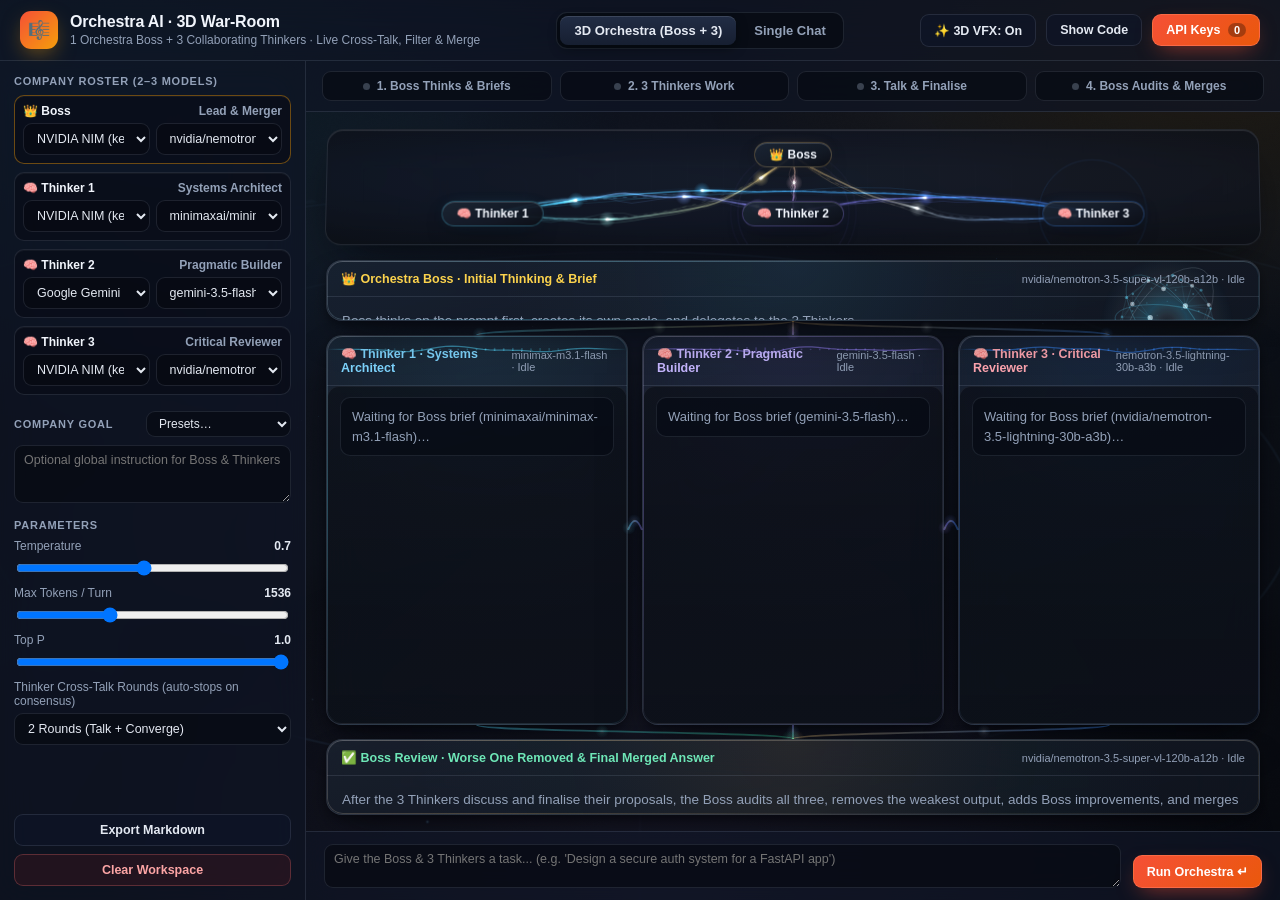
==== commit 33e3cde7: "feat: enable standalone GitHub Pages CORS mode and Actions Pages deploy" ====
--- a/static/index.html
+++ b/static/index.html
@@ -4,8 +4,8 @@
   <meta charset="UTF-8" />
   <meta name="viewport" content="width=device-width, initial-scale=1.0" />
   <title>Orchestra AI · 3D War-Room (1 Boss + 3 Thinkers)</title>
-  <link rel="stylesheet" href="/static/styles.css" />
-  <link rel="stylesheet" href="/static/pro_vfx.css" />
+  <link rel="stylesheet" href="./styles.css" />
+  <link rel="stylesheet" href="./pro_vfx.css" />
 </head>
 <body>
   <!-- 3D Depth Neural Particle Canvas & Soft Ambient Aurora -->
@@ -250,7 +250,8 @@
     </div>
   </div>
 
-  <script src="/static/pro_vfx.js"></script>
-  <script src="/static/app.js"></script>
+  <script src="./pro_vfx.js"></script>
+  <script src="./direct_client.js"></script>
+  <script src="./app.js"></script>
 </body>
 </html>
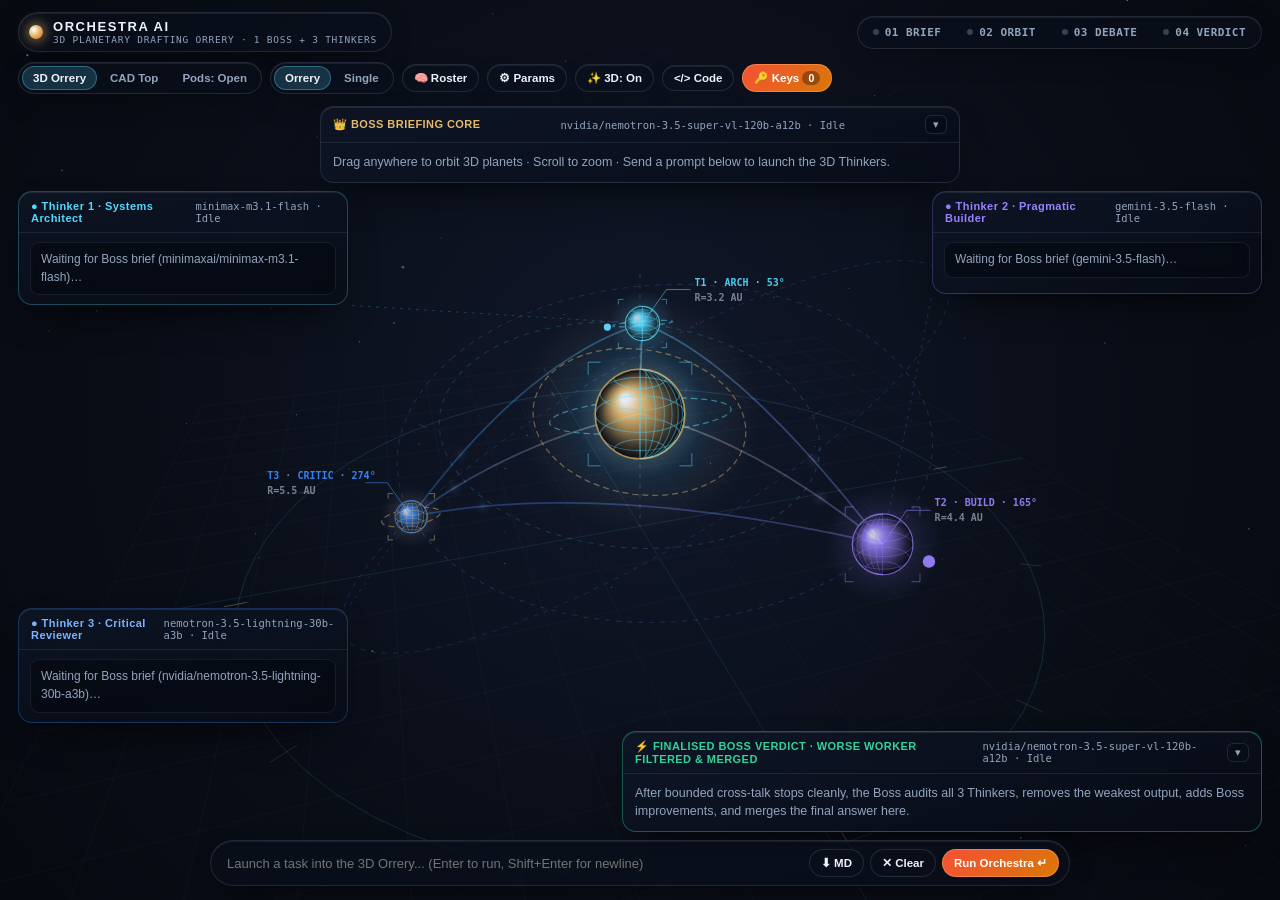
==== commit 91a7119a: "feat: 100% 3D Planetary Drafting Orrery UI with moving planets and floating CAD HUD" ====
--- a/static/index.html
+++ b/static/index.html
@@ -3,254 +3,219 @@
 <head>
   <meta charset="UTF-8" />
   <meta name="viewport" content="width=device-width, initial-scale=1.0" />
-  <title>Orchestra AI · 3D War-Room (1 Boss + 3 Thinkers)</title>
+  <title>Orchestra AI · 3D Planetary Drafting Orrery</title>
   <link rel="stylesheet" href="./styles.css" />
-  <link rel="stylesheet" href="./pro_vfx.css" />
 </head>
 <body>
-  <!-- 3D Depth Neural Particle Canvas & Soft Ambient Aurora -->
-  <canvas id="vfx-canvas" aria-hidden="true"></canvas>
-  <div class="ambient-aurora" aria-hidden="true"></div>
-
-  <div class="app-shell">
-    <header class="topbar glass-panel">
-      <div class="brand">
-        <span class="brand-badge">🎼</span>
+  <!-- Full-Bleed 100% 3D Planetary Drafting Stage -->
+  <canvas id="orrery-canvas" aria-hidden="true"></canvas>
+
+  <div class="hud-root" id="orrery-stage">
+    <!-- Top Floating HUD Telemetry Bar (NO Left Sidebar) -->
+    <header class="hud-topbar">
+      <div class="hud-brand glass-pill">
+        <span class="brand-orb"></span>
         <div>
-          <h1>Orchestra AI · 3D War-Room</h1>
-          <p class="subtitle">1 Orchestra Boss + 3 Collaborating Thinkers · Live Cross-Talk, Filter &amp; Merge</p>
-        </div>
-      </div>
-
-      <div class="mode-tabs" role="tablist">
-        <button id="tab-orchestra" class="mode-tab active" data-mode="orchestra">3D Orchestra (Boss + 3)</button>
-        <button id="tab-chat" class="mode-tab" data-mode="chat">Single Chat</button>
-      </div>
-
-      <div class="topbar-actions">
-        <button id="btn-toggle-vfx" class="btn btn-ghost" title="Toggle 3D tilt & particles">✨ 3D VFX: On</button>
-        <button id="btn-toggle-code" class="btn btn-ghost">Show Code</button>
-        <button id="btn-open-keys" class="btn btn-primary">
-          API Keys <span id="keys-count-badge" class="badge">0</span>
+          <h1>ORCHESTRA AI</h1>
+          <span class="hud-sub">3D PLANETARY DRAFTING ORRERY · 1 BOSS + 3 THINKERS</span>
+        </div>
+      </div>
+
+      <div class="stage-ring glass-pill" id="comms-topology">
+        <div class="stage-pill" data-stage="boss_plan"><span class="orb"></span>01 BRIEF</div>
+        <div class="stage-pill" data-stage="worker_draft"><span class="orb"></span>02 ORBIT</div>
+        <div class="stage-pill" data-stage="worker_crosstalk"><span class="orb"></span>03 DEBATE</div>
+        <div class="stage-pill" data-stage="boss_merge"><span class="orb"></span>04 VERDICT</div>
+      </div>
+
+      <div class="hud-actions">
+        <div class="seg-group glass-pill">
+          <button id="btn-cam-orrery" class="seg-btn active" title="3D Orbital Camera">3D Orrery</button>
+          <button id="btn-cam-blueprint" class="seg-btn" title="Top-Down CAD Blueprint">CAD Top</button>
+          <button id="btn-cam-pods" class="seg-btn" title="Toggle Thinker Pods">Pods: Open</button>
+        </div>
+
+        <div class="seg-group glass-pill">
+          <button id="tab-orchestra" class="seg-btn active" data-mode="orchestra">Orrery</button>
+          <button id="tab-chat" class="seg-btn" data-mode="chat">Single</button>
+        </div>
+
+        <button id="btn-drawer-roster" class="hud-pill-btn glass-pill">🧠 Roster</button>
+        <button id="btn-drawer-params" class="hud-pill-btn glass-pill">⚙ Params</button>
+        <button id="btn-toggle-vfx" class="hud-pill-btn glass-pill">✨ 3D: On</button>
+        <button id="btn-toggle-code" class="hud-pill-btn glass-pill">&lt;/&gt; Code</button>
+        <button id="btn-open-keys" class="hud-pill-btn cta-pill">
+          🔑 Keys <span id="keys-count-badge" class="badge">0</span>
         </button>
       </div>
     </header>
 
-    <div class="workspace">
-      <aside class="sidebar glass-panel">
-        <section class="panel-section hidden" id="single-model-controls">
-          <div class="section-header">
-            <h2>Single Model</h2>
-            <button id="btn-refresh-models" class="btn-link" title="Fetch live models from provider">↻ Refresh</button>
+    <!-- Main Spatial Orchestra Stage -->
+    <main id="orchestra-view" class="spatial-stage active">
+      <!-- Top-Center Boss Brief HUD Chip (Expandable) -->
+      <section id="boss-plan-card" class="boss-brief-hud glass-pod">
+        <div class="pod-head">
+          <span class="role-chip boss">👑 BOSS BRIEFING CORE</span>
+          <span id="boss-plan-meta" class="meta-tag">Idle</span>
+          <button id="btn-toggle-brief" class="pod-min-btn" title="Collapse/Expand Brief">▾</button>
+        </div>
+        <div id="boss-plan-body" class="pod-body compact-scroll">
+          <span class="muted">Drag anywhere to orbit 3D planets · Scroll to zoom · Send a prompt below to launch the 3 Thinkers.</span>
+        </div>
+      </section>
+
+      <!-- 3 Floating Translucent Thinker Comms Pods Tethered to Moving Planets -->
+      <section id="workers-grid" class="orbital-pods-layer" aria-label="3 Thinker Comms Pods"></section>
+
+      <!-- Finalised Boss Verdict Monolith (Above Bottom Command Dock) -->
+      <section id="boss-merge-card" class="verdict-monolith glass-pod">
+        <div class="pod-head">
+          <span class="role-chip verdict">⚡ FINALISED BOSS VERDICT · WORSE WORKER FILTERED &amp; MERGED</span>
+          <span id="boss-merge-meta" class="meta-tag">Idle</span>
+          <button id="btn-toggle-verdict" class="pod-min-btn" title="Collapse/Expand Verdict">▾</button>
+        </div>
+        <div id="boss-merge-body" class="pod-body verdict-scroll">
+          <span class="muted">After bounded cross-talk stops cleanly, the Boss audits all 3 Thinkers, removes the weakest output, adds Boss improvements, and merges the final answer here.</span>
+        </div>
+      </section>
+
+      <!-- Bottom Floating Curved Command Crescent Dock -->
+      <form id="orchestra-form" class="command-dock glass-pill">
+        <textarea
+          id="orchestra-input"
+          rows="1"
+          placeholder="Launch a task into the 3D Orrery... (Enter to run, Shift+Enter for newline)"
+        ></textarea>
+        <div class="dock-actions">
+          <button id="btn-export-chat" type="button" class="hud-pill-btn" title="Export Markdown">⬇ MD</button>
+          <button id="btn-clear-chat" type="button" class="hud-pill-btn" title="Clear Stage">✕ Clear</button>
+          <button id="btn-orchestra-stop" type="button" class="hud-pill-btn danger hidden">Stop</button>
+          <button id="btn-orchestra-send" type="submit" class="hud-pill-btn cta-pill">Run Orchestra ↵</button>
+        </div>
+      </form>
+    </main>
+
+    <!-- Single Chat View (Floating Centered Glass Arena) -->
+    <main id="chat-view" class="spatial-stage single-stage">
+      <div class="single-shell glass-pod">
+        <div class="single-toolbar">
+          <select id="provider-select"></select>
+          <select id="model-select"></select>
+          <input id="custom-model-input" type="text" placeholder="Custom model ID..." />
+          <button id="btn-refresh-models" class="hud-pill-btn">↻ Models</button>
+          <div id="provider-status-pill" class="status-pill"></div>
+        </div>
+        <div id="chat-messages" class="chat-messages"></div>
+        <form id="chat-form" class="command-dock inline-dock">
+          <textarea id="chat-input" rows="1" placeholder="Ask single model directly..."></textarea>
+          <div class="dock-actions">
+            <button id="btn-stop" type="button" class="hud-pill-btn danger hidden">Stop</button>
+            <button id="btn-send" type="submit" class="hud-pill-btn cta-pill">Send ↵</button>
           </div>
-          <label class="field">
-            <span>Provider</span>
-            <select id="provider-select"></select>
-          </label>
-          <label class="field">
-            <span>Model</span>
-            <select id="model-select"></select>
-          </label>
-          <label class="field">
-            <span>Custom Model ID (optional)</span>
-            <input id="custom-model-input" type="text" placeholder="e.g. nvidia/nemotron-3.5-super-vl-120b-a12b" />
-          </label>
-          <div id="provider-status-pill" class="status-pill"></div>
-        </section>
-
-        <section class="panel-section" id="orchestra-roster-controls">
-          <div class="section-header">
-            <h2>Company Roster (2–3 Models)</h2>
-          </div>
-          <div id="roster-config-list" class="roster-config-list"></div>
-        </section>
-
-        <section class="panel-section">
-          <div class="section-header">
-            <h2>Company Goal</h2>
-            <select id="preset-select" class="mini-select" aria-label="System prompt preset">
-              <option value="">Presets…</option>
-              <option value="assistant">Helpful Team</option>
-              <option value="architect">Engineering Org</option>
-              <option value="security">Security Audit Team</option>
-              <option value="concise">Ultra-Concise</option>
-            </select>
-          </div>
-          <textarea id="system-prompt" rows="3" placeholder="Optional global instruction for Boss & Thinkers"></textarea>
-        </section>
-
-        <section class="panel-section">
-          <h2>Parameters</h2>
-          <label class="slider-field">
-            <div class="slider-label">
-              <span>Temperature</span>
-              <strong id="temp-value">0.7</strong>
-            </div>
-            <input id="temp-slider" type="range" min="0" max="1.5" step="0.1" value="0.7" />
-          </label>
-
-          <label class="slider-field">
-            <div class="slider-label">
-              <span>Max Tokens / Turn</span>
-              <strong id="tokens-value">1536</strong>
-            </div>
-            <input id="tokens-slider" type="range" min="256" max="4096" step="256" value="1536" />
-          </label>
-
-          <label class="slider-field">
-            <div class="slider-label">
-              <span>Top P</span>
-              <strong id="topp-value">1.0</strong>
-            </div>
-            <input id="topp-slider" type="range" min="0.1" max="1" step="0.05" value="1.0" />
-          </label>
-
-          <label class="field">
-            <span>Thinker Cross-Talk Rounds (auto-stops on consensus)</span>
-            <select id="discussion-rounds">
-              <option value="1">1 Round (Fast)</option>
-              <option value="2" selected>2 Rounds (Talk + Converge)</option>
-              <option value="3">3 Rounds (Deep Debate)</option>
-            </select>
-          </label>
-
-          <label class="field hidden" id="reasoning-effort-wrap">
-            <span>Reasoning Effort</span>
-            <select id="reasoning-effort">
-              <option value="low">low</option>
-              <option value="medium" selected>medium</option>
-              <option value="high">high</option>
-            </select>
-          </label>
-        </section>
-
-        <section class="panel-section actions-stack">
-          <button id="btn-export-chat" class="btn btn-ghost">Export Markdown</button>
-          <button id="btn-clear-chat" class="btn btn-danger-ghost">Clear Workspace</button>
-        </section>
-      </aside>
-
-      <main class="main-stage">
-        <!-- 3D Orchestra (1 Boss + 3 Thinkers) View -->
-        <section id="orchestra-view" class="view active">
-          <div class="stage-bar glass-panel">
-            <div class="stage-pill" data-stage="boss_plan"><span class="orb"></span>1. Boss Thinks &amp; Briefs</div>
-            <div class="stage-pill" data-stage="worker_draft"><span class="orb"></span>2. 3 Thinkers Work</div>
-            <div class="stage-pill" data-stage="worker_crosstalk"><span class="orb"></span>3. Talk &amp; Finalise</div>
-            <div class="stage-pill" data-stage="boss_merge"><span class="orb"></span>4. Boss Audits &amp; Merges</div>
-          </div>
-
-          <div class="orchestra-workspace scene-3d">
-            <!-- 3D Holographic Topology & Procedural Plasma Energy Network -->
-            <div class="comms-topology glass-card" id="comms-topology">
-              <div class="topo-nodes">
-                <div class="topo-node boss-node" id="topo-boss">👑 Boss</div>
-                <div class="topo-workers-row">
-                  <div class="topo-node w1-node" id="topo-w1">🧠 Thinker 1</div>
-                  <div class="topo-node w2-node" id="topo-w2">🧠 Thinker 2</div>
-                  <div class="topo-node w3-node" id="topo-w3">🧠 Thinker 3</div>
-                </div>
-              </div>
-            </div>
-
-            <!-- Boss Plan Card -->
-            <div id="boss-plan-card" class="boss-card card-3d glass-card">
-              <div class="card-glare"></div>
-              <div class="card-head">
-                <span class="role-chip boss">👑 Orchestra Boss · Initial Thinking &amp; Brief</span>
-                <span id="boss-plan-meta" class="meta-tag">Idle</span>
-              </div>
-              <div id="boss-plan-body" class="card-body">
-                <span class="muted">Boss thinks on the prompt first, creates its own angle, and delegates to the 3 Thinkers.</span>
-              </div>
-            </div>
-
-            <!-- 3 Thinkers Working & Talking Side-by-Side -->
-            <div id="workers-grid" class="workers-grid"></div>
-
-            <!-- Boss Final Review, Filter & Merged Output -->
-            <div id="boss-merge-card" class="boss-card final-verdict card-3d glass-card">
-              <div class="card-glare"></div>
-              <div class="card-head">
-                <span class="role-chip verdict">✅ Boss Review · Worse One Removed &amp; Final Merged Answer</span>
-                <span id="boss-merge-meta" class="meta-tag">Idle</span>
-              </div>
-              <div id="boss-merge-body" class="card-body">
-                <span class="muted">After the 3 Thinkers discuss and finalise their proposals, the Boss audits all three, removes the weakest output, adds Boss improvements, and merges the best parts here.</span>
-              </div>
-            </div>
-          </div>
-
-          <form id="orchestra-form" class="composer glass-panel">
-            <textarea
-              id="orchestra-input"
-              rows="2"
-              placeholder="Give the Boss & 3 Thinkers a task... (e.g. 'Design a secure auth system for a FastAPI app')"
-            ></textarea>
-            <div class="composer-actions">
-              <button id="btn-orchestra-stop" type="button" class="btn btn-danger-ghost hidden">Stop</button>
-              <button id="btn-orchestra-send" type="submit" class="btn btn-primary">Run Orchestra ↵</button>
-            </div>
-          </form>
-        </section>
-
-        <!-- Single Chat Playground -->
-        <section id="chat-view" class="view">
-          <div id="chat-messages" class="chat-messages"></div>
-          <form id="chat-form" class="composer glass-panel">
-            <textarea
-              id="chat-input"
-              rows="2"
-              placeholder="Ask anything... (Enter to send, Shift+Enter for newline)"
-            ></textarea>
-            <div class="composer-actions">
-              <button id="btn-stop" type="button" class="btn btn-danger-ghost hidden">Stop</button>
-              <button id="btn-send" type="submit" class="btn btn-primary">Send ↵</button>
-            </div>
-          </form>
-        </section>
-      </main>
-
-      <!-- Live Code Panel -->
-      <aside id="code-drawer" class="code-drawer glass-panel hidden">
-        <div class="section-header">
-          <div class="code-lang-tabs">
-            <button class="code-lang active" data-lang="python">Python</button>
-            <button class="code-lang" data-lang="curl">cURL</button>
-          </div>
-          <button id="btn-copy-code" class="btn btn-ghost">Copy</button>
-        </div>
-        <pre id="code-preview" class="code-preview"></pre>
-      </aside>
-    </div>
+        </form>
+      </div>
+    </main>
+
+    <!-- Floating Popover Drawer: Company Roster (1 Boss + 3 Thinkers) -->
+    <aside id="drawer-roster" class="floating-drawer glass-pod hidden">
+      <div class="pod-head">
+        <span class="role-chip boss">COMPANY ROSTER (1 BOSS + 3 THINKERS)</span>
+        <button class="pod-min-btn drawer-close" data-close="drawer-roster">✕</button>
+      </div>
+      <div id="roster-config-list" class="roster-config-list"></div>
+    </aside>
+
+    <!-- Floating Popover Drawer: Parameters & Cross-Talk Stop Control -->
+    <aside id="drawer-params" class="floating-drawer glass-pod hidden">
+      <div class="pod-head">
+        <span class="role-chip w1">ORBITAL PARAMETERS &amp; CONVERGENCE</span>
+        <button class="pod-min-btn drawer-close" data-close="drawer-params">✕</button>
+      </div>
+      <div class="drawer-body">
+        <label class="field">
+          <span>Company Goal / System Prompt</span>
+          <select id="preset-select">
+            <option value="">Presets…</option>
+            <option value="assistant">Helpful Team</option>
+            <option value="architect">Engineering Org</option>
+            <option value="security">Security Audit Team</option>
+            <option value="concise">Ultra-Concise</option>
+          </select>
+          <textarea id="system-prompt" rows="3" placeholder="Optional global instruction"></textarea>
+        </label>
+        <label class="field">
+          <span>Max Thinker Cross-Talk Rounds (auto-stops on consensus)</span>
+          <select id="discussion-rounds">
+            <option value="1">1 Round (Fast)</option>
+            <option value="2" selected>2 Rounds (Talk + Converge)</option>
+            <option value="3">3 Rounds (Deep Debate)</option>
+          </select>
+        </label>
+        <label class="slider-field">
+          <div class="slider-label"><span>Temperature</span><strong id="temp-value">0.7</strong></div>
+          <input id="temp-slider" type="range" min="0" max="1.5" step="0.1" value="0.7" />
+        </label>
+        <label class="slider-field">
+          <div class="slider-label"><span>Max Tokens / Turn</span><strong id="tokens-value">1536</strong></div>
+          <input id="tokens-slider" type="range" min="256" max="4096" step="256" value="1536" />
+        </label>
+        <label class="slider-field">
+          <div class="slider-label"><span>Top P</span><strong id="topp-value">1.0</strong></div>
+          <input id="topp-slider" type="range" min="0.1" max="1" step="0.05" value="1.0" />
+        </label>
+        <label class="field hidden" id="reasoning-effort-wrap">
+          <span>Reasoning Effort</span>
+          <select id="reasoning-effort">
+            <option value="low">low</option>
+            <option value="medium" selected>medium</option>
+            <option value="high">high</option>
+          </select>
+        </label>
+      </div>
+    </aside>
+
+    <!-- Floating Code Snippet Drawer -->
+    <aside id="code-drawer" class="floating-drawer glass-pod hidden">
+      <div class="pod-head">
+        <div class="code-lang-tabs">
+          <button class="code-lang active" data-lang="python">Python</button>
+          <button class="code-lang" data-lang="curl">cURL</button>
+        </div>
+        <div style="display:flex;gap:6px;">
+          <button id="btn-copy-code" class="hud-pill-btn">Copy</button>
+          <button class="pod-min-btn drawer-close" data-close="code-drawer">✕</button>
+        </div>
+      </div>
+      <pre id="code-preview" class="code-preview"></pre>
+    </aside>
   </div>
 
   <!-- API Keys Modal -->
   <div id="keys-modal" class="modal hidden" role="dialog" aria-modal="true" aria-labelledby="keys-modal-title">
     <div class="modal-backdrop"></div>
-    <div class="modal-card glass-panel">
+    <div class="modal-card glass-pod">
       <div class="modal-header">
         <div>
-          <h2 id="keys-modal-title">Provider API Keys</h2>
-          <p class="subtitle">Stored in browser localStorage and optionally saved to your local <code>.env</code> file.</p>
-        </div>
-        <button id="btn-close-keys" class="btn btn-ghost">✕</button>
+          <h2 id="keys-modal-title">API Key Pools (Auto-Rotation &amp; Failover)</h2>
+          <p class="subtitle">Paste one or comma-separated keys per provider. Saved in browser localStorage (and local <code>.env</code> when running locally).</p>
+        </div>
+        <button id="btn-close-keys" class="pod-min-btn">✕</button>
       </div>
       <div id="keys-list" class="keys-list"></div>
       <div class="modal-footer">
         <label class="checkbox-row">
           <input id="persist-env-checkbox" type="checkbox" checked />
-          <span>Also save keys to local <code>.env</code> on this machine</span>
-        </label>
-        <div class="modal-footer-btns">
-          <button id="btn-cancel-keys" class="btn btn-ghost">Cancel</button>
-          <button id="btn-save-keys" class="btn btn-primary">Save Keys</button>
+          <span>Also save keys to local <code>.env</code></span>
+        </label>
+        <div style="display:flex;gap:8px;">
+          <button id="btn-cancel-keys" class="hud-pill-btn">Cancel</button>
+          <button id="btn-save-keys" class="hud-pill-btn cta-pill">Save Keys</button>
         </div>
       </div>
     </div>
   </div>
 
-  <script src="./pro_vfx.js"></script>
+  <script src="./orrery_vfx.js"></script>
   <script src="./direct_client.js"></script>
   <script src="./app.js"></script>
 </body>
--- a/static/styles.css
+++ b/static/styles.css
@@ -1,22 +1,17 @@
 :root {
-  --bg: #070a12;
-  --panel: rgba(16, 22, 36, 0.72);
-  --panel-solid: #101624;
-  --panel-2: rgba(24, 33, 52, 0.85);
-  --border: rgba(148, 163, 184, 0.16);
-  --border-bright: rgba(148, 163, 184, 0.3);
-  --text: #e4e9f2;
-  --muted: #93a1b8;
-  --accent: #f55036;
-  --accent-2: #ff7a59;
-  --gold: #f59e0b;
-  --ok: #34d399;
-  --blue: #38bdf8;
-  --purple: #a78bfa;
-  --rose: #fb7185;
-  --code-bg: rgba(7, 10, 18, 0.85);
-  --radius: 14px;
-  --shadow-3d: 0 18px 45px -16px rgba(0, 0, 0, 0.75), inset 0 1px 0 rgba(255, 255, 255, 0.08);
+  --bg: #05070c;
+  --glass: rgba(11, 16, 28, 0.58);
+  --glass-strong: rgba(13, 19, 34, 0.78);
+  --border: rgba(148, 163, 184, 0.18);
+  --border-hi: rgba(84, 217, 255, 0.42);
+  --text: #eef3fb;
+  --muted: #93a4bd;
+  --cyan: #54d9ff;
+  --violet: #9b83ff;
+  --ice: #398bff;
+  --amber: #e5b96c;
+  --emerald: #34d399;
+  --danger: #f87171;
   font-family: Inter, -apple-system, BlinkMacSystemFont, "Segoe UI", Roboto, sans-serif;
 }
 
@@ -25,665 +20,514 @@
 html, body {
   margin: 0;
   height: 100%;
+  overflow: hidden;
   background: var(--bg);
   color: var(--text);
-  overflow: hidden;
   -webkit-font-smoothing: antialiased;
 }
 
 .hidden { display: none !important; }
 .muted { color: var(--muted); }
 
-/* 3D Canvas & Soft Eye-Comfort Aurora */
-#vfx-canvas {
+/* Full-Bleed 100vw x 100vh 3D Planetary Canvas */
+#orrery-canvas {
   position: fixed;
   inset: 0;
-  width: 100%;
-  height: 100%;
+  width: 100vw;
+  height: 100vh;
   z-index: 0;
+  cursor: grab;
+}
+#orrery-canvas:active { cursor: grabbing; }
+
+.hud-root {
+  position: relative;
+  z-index: 2;
+  height: 100vh;
+  display: flex;
+  flex-direction: column;
   pointer-events: none;
 }
 
-.ambient-aurora {
-  position: fixed;
-  inset: -20%;
-  z-index: 0;
+.hud-root button,
+.hud-root input,
+.hud-root select,
+.hud-root textarea,
+.hud-root a,
+.glass-pod,
+.glass-pill {
+  pointer-events: auto;
+}
+
+.glass-pill {
+  background: var(--glass);
+  backdrop-filter: blur(16px) saturate(135%);
+  -webkit-backdrop-filter: blur(16px) saturate(135%);
+  border: 1px solid var(--border);
+  border-radius: 999px;
+  box-shadow: 0 10px 30px -12px rgba(0, 0, 0, 0.75), inset 0 1px 0 rgba(255, 255, 255, 0.08);
+}
+
+.glass-pod {
+  position: relative;
+  background: linear-gradient(165deg, rgba(16, 23, 40, 0.72), rgba(8, 12, 22, 0.74));
+  backdrop-filter: blur(16px) saturate(130%);
+  -webkit-backdrop-filter: blur(16px) saturate(130%);
+  border: 1px solid var(--border);
+  border-radius: 14px;
+  box-shadow: 0 18px 42px -18px rgba(0, 0, 0, 0.85), inset 0 1px 0 rgba(255, 255, 255, 0.09);
+}
+
+/* CAD Corner Brackets on Pods */
+.glass-pod::after {
+  content: "";
+  position: absolute;
+  inset: -1px;
+  border-radius: inherit;
   pointer-events: none;
   background:
-    radial-gradient(ellipse 45% 38% at 18% 22%, rgba(56, 189, 248, 0.10), transparent 70%),
-    radial-gradient(ellipse 42% 35% at 82% 18%, rgba(245, 158, 11, 0.09), transparent 70%),
-    radial-gradient(ellipse 48% 42% at 52% 85%, rgba(167, 139, 250, 0.09), transparent 72%);
-  animation: auroraDrift 18s ease-in-out infinite alternate;
-}
-
-@keyframes auroraDrift {
-  0% { transform: translate3d(0, 0, 0) scale(1); }
-  100% { transform: translate3d(2%, -2%, 0) scale(1.04); }
-}
-
-.glass-panel {
-  background: var(--panel);
-  backdrop-filter: blur(18px) saturate(135%);
-  -webkit-backdrop-filter: blur(18px) saturate(135%);
-}
-
-.glass-card {
-  background: linear-gradient(160deg, rgba(22, 30, 48, 0.84), rgba(12, 17, 29, 0.78));
-  backdrop-filter: blur(16px) saturate(130%);
-  -webkit-backdrop-filter: blur(16px) saturate(130%);
-  box-shadow: var(--shadow-3d);
-}
-
-.app-shell {
-  position: relative;
-  z-index: 1;
-  display: flex;
-  flex-direction: column;
-  height: 100vh;
-}
-
-.topbar {
+    linear-gradient(to right, var(--cyan) 8px, transparent 8px) 0 0 / 100% 1px no-repeat,
+    linear-gradient(to bottom, var(--cyan) 8px, transparent 8px) 0 0 / 1px 100% no-repeat,
+    linear-gradient(to left, var(--amber) 8px, transparent 8px) 100% 100% / 100% 1px no-repeat,
+    linear-gradient(to top, var(--amber) 8px, transparent 8px) 100% 100% / 1px 100% no-repeat;
+  opacity: 0.38;
+}
+
+/* Top Floating Telemetry HUD */
+.hud-topbar {
   display: flex;
   align-items: center;
   justify-content: space-between;
-  gap: 16px;
-  padding: 11px 20px;
-  border-bottom: 1px solid var(--border);
-}
-
-.brand { display: flex; align-items: center; gap: 12px; }
-
-.brand-badge {
-  width: 38px;
-  height: 38px;
-  border-radius: 11px;
-  background: linear-gradient(135deg, var(--accent), var(--gold));
-  box-shadow: 0 8px 22px -6px rgba(245, 158, 11, 0.55);
-  display: grid;
-  place-items: center;
-  font-size: 18px;
-}
-
-.brand h1 { margin: 0; font-size: 16px; font-weight: 700; letter-spacing: -0.01em; }
-.subtitle { margin: 2px 0 0; font-size: 12px; color: var(--muted); }
-
-.mode-tabs {
-  display: flex;
-  background: rgba(7, 10, 18, 0.7);
-  border: 1px solid var(--border);
-  border-radius: 11px;
+  gap: 10px;
+  padding: 12px 18px 6px;
+  flex-wrap: wrap;
+}
+
+.hud-brand {
+  display: flex;
+  align-items: center;
+  gap: 10px;
+  padding: 6px 14px 6px 10px;
+}
+
+.brand-orb {
+  width: 14px;
+  height: 14px;
+  border-radius: 50%;
+  background: radial-gradient(circle at 35% 35%, #fff, var(--amber) 45%, #ea580c);
+  box-shadow: 0 0 14px var(--amber);
+}
+
+.hud-brand h1 {
+  margin: 0;
+  font-size: 13px;
+  letter-spacing: 0.12em;
+  font-weight: 800;
+}
+
+.hud-sub {
+  display: block;
+  font-size: 9.5px;
+  letter-spacing: 0.08em;
+  color: var(--muted);
+  font-family: ui-monospace, SFMono-Regular, Menlo, monospace;
+}
+
+.stage-ring {
+  display: flex;
+  gap: 4px;
+  padding: 4px;
+}
+
+.stage-pill {
+  display: flex;
+  align-items: center;
+  gap: 6px;
+  padding: 5px 11px;
+  border-radius: 999px;
+  font-size: 11px;
+  font-weight: 700;
+  letter-spacing: 0.04em;
+  color: var(--muted);
+  font-family: ui-monospace, SFMono-Regular, Menlo, monospace;
+  transition: all 0.25s ease;
+}
+
+.stage-pill .orb {
+  width: 6px;
+  height: 6px;
+  border-radius: 50%;
+  background: rgba(148, 163, 184, 0.35);
+}
+
+.stage-pill.active {
+  background: rgba(229, 185, 108, 0.16);
+  color: #fde68a;
+  box-shadow: inset 0 0 0 1px rgba(229, 185, 108, 0.45);
+}
+.stage-pill.active .orb {
+  background: var(--amber);
+  box-shadow: 0 0 10px var(--amber);
+}
+.stage-pill.done {
+  background: rgba(52, 211, 153, 0.14);
+  color: #86efac;
+}
+.stage-pill.done .orb { background: var(--emerald); }
+
+.hud-actions {
+  display: flex;
+  align-items: center;
+  gap: 8px;
+  flex-wrap: wrap;
+}
+
+.seg-group {
+  display: flex;
   padding: 3px;
-  gap: 4px;
-}
-
-.mode-tab {
+  gap: 2px;
+}
+
+.seg-btn, .hud-pill-btn {
   border: 0;
   background: transparent;
   color: var(--muted);
-  padding: 7px 14px;
-  border-radius: 8px;
-  cursor: pointer;
-  font-weight: 600;
-  font-size: 13px;
-  transition: all 0.2s ease;
-}
-
-.mode-tab.active {
-  background: linear-gradient(180deg, rgba(36, 48, 74, 0.9), rgba(24, 33, 52, 0.9));
-  color: var(--text);
-  box-shadow: inset 0 1px 0 rgba(255, 255, 255, 0.12), 0 4px 12px rgba(0, 0, 0, 0.35);
-}
-
-.topbar-actions { display: flex; align-items: center; gap: 10px; }
-
-.btn {
-  border: 1px solid var(--border);
-  border-radius: 9px;
-  padding: 8px 13px;
-  font-size: 12.5px;
+  padding: 6px 11px;
+  border-radius: 999px;
+  font-size: 11.5px;
   font-weight: 600;
   cursor: pointer;
+  transition: all 0.18s ease;
+}
+
+.hud-pill-btn {
   color: var(--text);
-  background: var(--panel-2);
-  transition: transform 0.15s ease, border-color 0.2s ease, box-shadow 0.2s ease;
-}
-.btn:hover { border-color: var(--border-bright); transform: translateY(-1px); }
-.btn:active { transform: translateY(0); }
-
-.btn-primary {
-  background: linear-gradient(135deg, var(--accent), #ea580c);
-  border-color: rgba(255, 122, 89, 0.6);
+  border: 1px solid var(--border);
+  background: var(--glass);
+}
+
+.seg-btn.active {
+  background: rgba(84, 217, 255, 0.18);
+  color: var(--text);
+  box-shadow: inset 0 0 0 1px rgba(84, 217, 255, 0.35);
+}
+
+.hud-pill-btn:hover, .seg-btn:hover { color: var(--text); border-color: var(--border-hi); }
+
+.cta-pill {
+  background: linear-gradient(135deg, #f55036, #d97706);
+  border-color: rgba(255, 160, 100, 0.55);
   color: #fff;
-  box-shadow: 0 8px 22px -8px rgba(245, 80, 54, 0.65);
-}
-.btn-primary:hover { background: linear-gradient(135deg, var(--accent-2), var(--accent)); }
-.btn-ghost { background: rgba(15, 23, 42, 0.55); }
-.btn-danger-ghost { background: rgba(127, 29, 29, 0.18); color: #fca5a5; border-color: rgba(248, 113, 113, 0.28); }
-.btn-link { border: 0; background: transparent; color: #7dd3fc; cursor: pointer; font-size: 12px; padding: 0; }
+}
+
+.hud-pill-btn.danger {
+  border-color: rgba(248, 113, 113, 0.45);
+  color: #fca5a5;
+}
 
 .badge {
-  display: inline-block;
-  margin-left: 4px;
   padding: 1px 6px;
   border-radius: 999px;
-  font-size: 11px;
-  background: rgba(0, 0, 0, 0.3);
-}
-
-.workspace { flex: 1; min-height: 0; display: flex; }
-
-.sidebar {
-  width: 306px;
-  flex-shrink: 0;
-  border-right: 1px solid var(--border);
-  padding: 14px;
-  overflow-y: auto;
-  display: flex;
-  flex-direction: column;
-  gap: 16px;
-}
-
-.panel-section { display: flex; flex-direction: column; gap: 8px; }
-.panel-section h2 {
-  margin: 0;
-  font-size: 11px;
-  text-transform: uppercase;
-  letter-spacing: 0.07em;
-  color: var(--muted);
-}
-
-.section-header { display: flex; align-items: center; justify-content: space-between; }
-
-.field, .slider-field {
-  display: flex;
-  flex-direction: column;
-  gap: 5px;
-  font-size: 12px;
-  color: var(--muted);
-}
-
-.slider-label { display: flex; justify-content: space-between; }
-.slider-label strong { color: var(--text); }
-
-select, input[type="text"], input[type="password"], textarea {
-  width: 100%;
-  background: rgba(7, 10, 18, 0.72);
-  color: var(--text);
-  border: 1px solid var(--border);
-  border-radius: 9px;
-  padding: 7px 9px;
-  font-size: 12.5px;
-  font-family: inherit;
-  transition: border-color 0.2s ease, box-shadow 0.2s ease;
-}
-select:focus, input:focus, textarea:focus {
-  outline: none;
-  border-color: rgba(56, 189, 248, 0.55);
-  box-shadow: 0 0 0 3px rgba(56, 189, 248, 0.12);
-}
-textarea { resize: vertical; }
-.mini-select { width: auto; padding: 4px 8px; font-size: 12px; }
-
-.roster-config-list { display: flex; flex-direction: column; gap: 8px; }
-
-.roster-item {
-  background: rgba(9, 13, 23, 0.68);
-  border: 1px solid var(--border);
-  border-radius: 10px;
-  padding: 8px;
-  display: flex;
-  flex-direction: column;
-  gap: 5px;
-  box-shadow: inset 0 1px 0 rgba(255, 255, 255, 0.04);
-}
-.roster-item.boss { border-color: rgba(245, 158, 11, 0.42); }
-.roster-item-title { font-size: 12px; font-weight: 700; display: flex; justify-content: space-between; }
-.roster-selects { display: grid; grid-template-columns: 1fr 1fr; gap: 6px; }
-
-.status-pill {
-  font-size: 12px;
-  padding: 6px 10px;
-  border-radius: 8px;
-  background: rgba(7, 10, 18, 0.7);
-  border: 1px solid var(--border);
-  display: flex;
-  align-items: center;
-  justify-content: space-between;
-}
-.status-pill.ok { border-color: rgba(52, 211, 153, 0.4); color: #6ee7b7; }
-.status-pill.warn { border-color: rgba(245, 158, 11, 0.4); color: #fcd34d; }
-
-.actions-stack { margin-top: auto; }
-
-.main-stage { flex: 1; min-width: 0; display: flex; flex-direction: column; }
-.view { display: none; flex: 1; min-height: 0; flex-direction: column; }
-.view.active { display: flex; }
-
-.stage-bar {
-  display: grid;
-  grid-template-columns: repeat(4, 1fr);
-  gap: 8px;
-  padding: 10px 16px;
-  border-bottom: 1px solid var(--border);
-}
-
-.stage-pill {
-  display: flex;
-  align-items: center;
-  justify-content: center;
-  gap: 7px;
-  font-size: 12px;
-  font-weight: 600;
-  padding: 7px 10px;
-  border-radius: 9px;
-  border: 1px solid var(--border);
-  background: rgba(7, 10, 18, 0.65);
-  color: var(--muted);
-  transition: all 0.25s ease;
-}
-
-.stage-pill .orb {
-  width: 7px;
-  height: 7px;
-  border-radius: 50%;
-  background: rgba(148, 163, 184, 0.35);
-}
-
-.stage-pill.active {
-  border-color: rgba(245, 158, 11, 0.65);
-  color: #fde68a;
-  background: rgba(245, 158, 11, 0.14);
-  box-shadow: 0 0 22px -6px rgba(245, 158, 11, 0.5);
-}
-.stage-pill.active .orb {
-  background: var(--gold);
-  box-shadow: 0 0 10px var(--gold);
-  animation: pulseOrb 1.2s ease-in-out infinite;
-}
-
-.stage-pill.done {
-  border-color: rgba(52, 211, 153, 0.45);
-  color: #86efac;
-  background: rgba(52, 211, 153, 0.10);
-}
-.stage-pill.done .orb { background: var(--ok); }
-
-@keyframes pulseOrb {
-  0%, 100% { transform: scale(1); opacity: 1; }
-  50% { transform: scale(1.65); opacity: 0.65; }
-}
-
-/* 3D Scene Container */
-.scene-3d {
-  perspective: 1400px;
-  transform-style: preserve-3d;
-}
-
-.orchestra-workspace {
+  background: rgba(0, 0, 0, 0.32);
+  font-size: 10.5px;
+}
+
+/* Spatial Orchestra Stage */
+.spatial-stage {
+  display: none;
   flex: 1;
   min-height: 0;
+  position: relative;
+  padding: 6px 18px 14px;
+  flex-direction: column;
+  justify-content: space-between;
+}
+.spatial-stage.active { display: flex; }
+
+/* Top-Center Floating Boss Brief */
+.boss-brief-hud {
+  align-self: center;
+  width: min(640px, 92vw);
+  z-index: 3;
+}
+.boss-brief-hud.is-collapsed .pod-body { display: none; }
+
+.pod-head {
+  padding: 8px 12px;
+  border-bottom: 1px solid rgba(148, 163, 184, 0.14);
+  display: flex;
+  align-items: center;
+  justify-content: space-between;
+  gap: 8px;
+}
+
+.pod-min-btn {
+  border: 1px solid var(--border);
+  background: rgba(8, 12, 22, 0.6);
+  color: var(--muted);
+  border-radius: 6px;
+  padding: 2px 7px;
+  font-size: 11px;
+  cursor: pointer;
+}
+
+.role-chip { font-size: 11px; font-weight: 800; letter-spacing: 0.04em; }
+.role-chip.boss { color: var(--amber); }
+.role-chip.verdict { color: var(--emerald); }
+.role-chip.w1 { color: var(--cyan); }
+.role-chip.w2 { color: var(--violet); }
+.role-chip.w3 { color: #7db4ff; }
+
+.meta-tag {
+  font-size: 10.5px;
+  color: var(--muted);
+  font-family: ui-monospace, SFMono-Regular, Menlo, monospace;
+}
+
+.pod-body {
+  padding: 10px 12px;
+  font-size: 12.5px;
+  line-height: 1.5;
   overflow-y: auto;
-  padding: 16px 20px;
-  display: flex;
-  flex-direction: column;
-  gap: 14px;
-}
-
-/* 3D Holographic Topology & Comms Beams */
-.comms-topology {
+}
+.compact-scroll { max-height: 92px; }
+.verdict-scroll { max-height: 155px; }
+
+/* 3 Floating Peripheral Thinker Pods Leaving Center 3D Planets Open */
+.orbital-pods-layer {
+  flex: 1;
+  min-height: 0;
   position: relative;
-  border-radius: var(--radius);
-  border: 1px solid var(--border);
-  padding: 12px 16px;
-  min-height: 118px;
-  overflow: hidden;
-  transform: rotateX(4deg);
-  transform-style: preserve-3d;
-}
-
-.comms-svg {
+  pointer-events: none;
+}
+
+.orbital-pods-layer.pods-minimized .worker-chatlog {
+  display: none;
+}
+
+.worker-card {
   position: absolute;
-  inset: 0;
-  width: 100%;
-  height: 100%;
-  pointer-events: none;
-}
-
-.beam {
-  fill: none;
-  stroke-width: 2;
-  opacity: 0.22;
-  transition: opacity 0.35s ease, stroke-width 0.35s ease;
-}
-
-.beam-boss { stroke: url(#beam-gold); }
-.beam-talk { stroke: url(#beam-talk); stroke-dasharray: 7 7; }
-
-.comms-topology.stage-boss_plan .beam-boss,
-.comms-topology.stage-worker_draft .beam-boss {
-  opacity: 0.85;
-  stroke-width: 2.6;
-  stroke-dasharray: 8 6;
-  animation: beamFlow 1.2s linear infinite;
-}
-
-.comms-topology.stage-worker_crosstalk .beam-talk {
-  opacity: 0.95;
-  stroke-width: 2.8;
-  animation: beamFlow 0.9s linear infinite;
-}
-
-.comms-topology.stage-boss_merge .beam-boss {
-  stroke: url(#beam-merge);
-  opacity: 0.92;
-  stroke-width: 2.6;
-  stroke-dasharray: 8 6;
-  animation: beamFlowReverse 1.1s linear infinite;
-}
-
-@keyframes beamFlow {
-  from { stroke-dashoffset: 28; }
-  to { stroke-dashoffset: 0; }
-}
-
-@keyframes beamFlowReverse {
-  from { stroke-dashoffset: 0; }
-  to { stroke-dashoffset: 28; }
-}
-
-.topo-nodes {
-  position: relative;
-  z-index: 1;
-  display: flex;
-  flex-direction: column;
-  align-items: center;
-  justify-content: space-between;
-  gap: 34px;
-}
-
-.topo-workers-row {
-  width: 100%;
-  display: grid;
-  grid-template-columns: repeat(3, 1fr);
-  justify-items: center;
-}
-
-.topo-node {
-  padding: 5px 14px;
-  border-radius: 999px;
-  font-size: 12px;
-  font-weight: 700;
-  border: 1px solid var(--border-bright);
-  background: rgba(10, 15, 28, 0.88);
-  box-shadow: 0 8px 20px rgba(0, 0, 0, 0.45);
-  transition: transform 0.25s ease, box-shadow 0.25s ease, border-color 0.25s ease;
-}
-
-.topo-node.active {
-  transform: translateY(-2px) scale(1.06);
-  border-color: var(--gold);
-  box-shadow: 0 0 22px rgba(245, 158, 11, 0.45);
-}
-.topo-node.w1-node.active { border-color: var(--blue); box-shadow: 0 0 22px rgba(56, 189, 248, 0.45); }
-.topo-node.w2-node.active { border-color: var(--purple); box-shadow: 0 0 22px rgba(167, 139, 250, 0.45); }
-.topo-node.w3-node.active { border-color: var(--rose); box-shadow: 0 0 22px rgba(251, 113, 133, 0.45); }
-
-/* 3D Interactive Tilt Cards with Specular Glare */
-.card-3d {
-  position: relative;
-  transform-style: preserve-3d;
-  transition: transform 0.18s ease-out, border-color 0.25s ease, box-shadow 0.25s ease;
-  will-change: transform;
-  overflow: hidden;
-}
-
-.card-glare {
-  position: absolute;
-  inset: 0;
-  pointer-events: none;
-  opacity: 0;
-  background: radial-gradient(circle 280px at var(--mx, 50%) var(--my, 50%), rgba(255, 255, 255, 0.08), transparent 70%);
-  transition: opacity 0.25s ease;
-}
-
-.card-3d:hover .card-glare { opacity: 1; }
-
-.card-3d.is-live {
-  border-color: rgba(56, 189, 248, 0.55);
-  box-shadow: 0 20px 50px -15px rgba(56, 189, 248, 0.25), inset 0 1px 0 rgba(255, 255, 255, 0.14);
-}
-
-.boss-card {
-  border: 1px solid rgba(245, 158, 11, 0.35);
-  border-radius: var(--radius);
-}
-
-.boss-card.final-verdict {
-  border-color: rgba(52, 211, 153, 0.42);
-  background: linear-gradient(155deg, rgba(16, 36, 31, 0.85), rgba(11, 17, 29, 0.85));
-}
-
-.card-head {
-  padding: 10px 14px;
-  border-bottom: 1px solid var(--border);
-  display: flex;
-  justify-content: space-between;
-  align-items: center;
-  gap: 10px;
-}
-
-.role-chip { font-size: 12.5px; font-weight: 700; }
-.role-chip.boss { color: #fcd34d; }
-.role-chip.verdict { color: #6ee7b7; }
-.role-chip.w1 { color: #7dd3fc; }
-.role-chip.w2 { color: #c4b5fd; }
-.role-chip.w3 { color: #fda4af; }
-
-.meta-tag { font-size: 11px; color: var(--muted); }
-
-.card-body {
-  padding: 13px 15px;
-  font-size: 13.5px;
-  line-height: 1.6;
-}
-
-.workers-grid {
-  display: grid;
-  grid-template-columns: repeat(3, minmax(240px, 1fr));
-  gap: 14px;
-  transform-style: preserve-3d;
-}
-
-@media (max-width: 1180px) {
-  .workers-grid { grid-template-columns: 1fr; }
-}
-
-.worker-card {
-  border: 1px solid var(--border);
-  border-radius: var(--radius);
-  display: flex;
-  flex-direction: column;
-  height: 390px;
+  width: min(330px, 28vw);
+  max-height: 330px;
+  display: flex;
+  flex-direction: column;
+  transition: border-color 0.25s ease, box-shadow 0.25s ease;
+}
+
+#worker-card-worker_1 { left: 0; top: 8px; border-color: rgba(84, 217, 255, 0.28); }
+#worker-card-worker_2 { right: 0; top: 8px; border-color: rgba(155, 131, 255, 0.28); }
+#worker-card-worker_3 { left: 0; bottom: 8px; border-color: rgba(57, 139, 255, 0.28); }
+
+@media (max-width: 1020px) {
+  .worker-card { position: static; width: 100%; max-height: 220px; }
+  .orbital-pods-layer { display: grid; grid-template-columns: 1fr; gap: 8px; overflow-y: auto; padding: 6px 0; }
+}
+
+.worker-card.is-live {
+  box-shadow: 0 0 28px -8px rgba(84, 217, 255, 0.45), inset 0 1px 0 rgba(255, 255, 255, 0.14);
 }
 
 .worker-chatlog {
   flex: 1;
-  min-height: 0;
+  min-height: 60px;
+  max-height: 270px;
   overflow-y: auto;
-  padding: 10px 12px;
-  display: flex;
-  flex-direction: column;
-  gap: 10px;
+  padding: 9px 11px;
+  display: flex;
+  flex-direction: column;
+  gap: 8px;
 }
 
 .chat-bubble {
-  border-radius: 10px;
-  padding: 9px 11px;
-  background: rgba(8, 12, 22, 0.72);
-  border: 1px solid rgba(148, 163, 184, 0.14);
-  font-size: 13px;
-  line-height: 1.5;
-}
-
+  border-radius: 9px;
+  padding: 8px 10px;
+  background: rgba(6, 10, 18, 0.68);
+  border: 1px solid rgba(148, 163, 184, 0.12);
+  font-size: 12px;
+  line-height: 1.48;
+}
 .chat-bubble.thinking {
-  border-color: rgba(167, 139, 250, 0.25);
-  background: rgba(18, 16, 36, 0.6);
-  font-size: 12px;
+  border-color: rgba(155, 131, 255, 0.28);
+  background: rgba(18, 14, 34, 0.62);
   color: #cbd5e1;
 }
-
 .chat-bubble.crosstalk {
-  border-color: rgba(56, 189, 248, 0.28);
-  background: rgba(10, 24, 42, 0.65);
+  border-color: rgba(84, 217, 255, 0.30);
+  background: rgba(8, 22, 38, 0.65);
 }
 
 .worker-section-label {
-  font-size: 10.5px;
+  font-size: 9.5px;
   font-weight: 700;
   text-transform: uppercase;
   letter-spacing: 0.06em;
   color: var(--muted);
-  margin-bottom: 5px;
+  margin-bottom: 4px;
 }
 
 .mention {
   display: inline-block;
-  padding: 0 6px;
-  border-radius: 6px;
-  background: rgba(56, 189, 248, 0.16);
-  border: 1px solid rgba(56, 189, 248, 0.25);
-  color: #7dd3fc;
+  padding: 0 5px;
+  border-radius: 5px;
+  background: rgba(84, 217, 255, 0.16);
+  color: var(--cyan);
   font-weight: 600;
 }
 
+/* Finalised Boss Verdict Monolith (Bottom-Right / Centered above Dock) */
+.verdict-monolith {
+  align-self: flex-end;
+  width: min(640px, 66vw);
+  margin-bottom: 8px;
+  border-color: rgba(52, 211, 153, 0.38);
+  z-index: 3;
+}
+.verdict-monolith.is-collapsed .pod-body { display: none; }
+
+@media (max-width: 1020px) {
+  .verdict-monolith { width: 100%; align-self: stretch; }
+}
+
+/* Bottom Floating Command Crescent Dock */
+.command-dock {
+  align-self: center;
+  width: min(860px, 96vw);
+  padding: 8px 10px 8px 16px;
+  display: flex;
+  align-items: center;
+  gap: 10px;
+  z-index: 4;
+}
+
+.command-dock textarea {
+  flex: 1;
+  background: transparent;
+  border: 0;
+  color: var(--text);
+  font-family: inherit;
+  font-size: 13px;
+  resize: none;
+  outline: none;
+  padding: 4px 0;
+}
+
+.dock-actions { display: flex; gap: 6px; align-items: center; }
+
+/* Floating Popover Drawers (Roster, Params, Code) */
+.floating-drawer {
+  position: fixed;
+  top: 66px;
+  right: 18px;
+  width: min(370px, 92vw);
+  max-height: calc(100vh - 140px);
+  display: flex;
+  flex-direction: column;
+  z-index: 25;
+  overflow: hidden;
+}
+
+.drawer-body, .roster-config-list {
+  padding: 12px;
+  overflow-y: auto;
+  display: flex;
+  flex-direction: column;
+  gap: 10px;
+}
+
+.roster-item {
+  background: rgba(6, 10, 18, 0.65);
+  border: 1px solid var(--border);
+  border-radius: 10px;
+  padding: 8px;
+  display: flex;
+  flex-direction: column;
+  gap: 6px;
+}
+.roster-item.boss { border-color: rgba(229, 185, 108, 0.45); }
+.roster-item-title { font-size: 11.5px; font-weight: 700; display: flex; justify-content: space-between; }
+.roster-selects { display: grid; grid-template-columns: 1fr 1fr; gap: 6px; }
+
+.field, .slider-field {
+  display: flex;
+  flex-direction: column;
+  gap: 5px;
+  font-size: 11.5px;
+  color: var(--muted);
+}
+.slider-label { display: flex; justify-content: space-between; }
+.slider-label strong { color: var(--text); }
+
+select, input[type="text"], input[type="password"], .drawer-body textarea {
+  width: 100%;
+  background: rgba(6, 10, 18, 0.8);
+  color: var(--text);
+  border: 1px solid var(--border);
+  border-radius: 8px;
+  padding: 6px 8px;
+  font-size: 12px;
+  font-family: inherit;
+}
+
+/* Single Chat Centered Shell */
+.single-stage { align-items: center; justify-content: center; }
+.single-shell {
+  width: min(920px, 95vw);
+  height: calc(100vh - 95px);
+  display: flex;
+  flex-direction: column;
+  overflow: hidden;
+}
+.single-toolbar {
+  padding: 10px 14px;
+  border-bottom: 1px solid var(--border);
+  display: grid;
+  grid-template-columns: 1fr 1.2fr 1fr auto auto;
+  gap: 8px;
+  align-items: center;
+}
 .chat-messages {
   flex: 1;
   overflow-y: auto;
-  padding: 24px;
-  display: flex;
-  flex-direction: column;
-  gap: 16px;
-}
-
+  padding: 16px;
+  display: flex;
+  flex-direction: column;
+  gap: 12px;
+}
 .msg {
-  max-width: 860px;
-  width: 100%;
-  margin: 0 auto;
-  padding: 14px 16px;
-  border-radius: var(--radius);
-  border: 1px solid var(--border);
-  background: var(--panel);
-  box-shadow: var(--shadow-3d);
-}
-.msg.user { background: rgba(24, 36, 61, 0.85); border-color: rgba(56, 189, 248, 0.3); }
-.msg.error { border-color: rgba(239, 68, 68, 0.5); background: rgba(127, 29, 29, 0.25); }
-.msg-meta { display: flex; justify-content: space-between; margin-bottom: 8px; font-size: 12px; color: var(--muted); }
-.msg-role { font-weight: 700; color: var(--text); }
-
-.reasoning-box {
-  margin-bottom: 8px;
-  background: var(--code-bg);
-  border: 1px solid var(--border);
-  border-radius: 8px;
-  padding: 7px 10px;
-  font-size: 12px;
-  color: var(--muted);
-}
+  padding: 12px 14px;
+  border-radius: 11px;
+  border: 1px solid var(--border);
+  background: rgba(8, 12, 22, 0.72);
+}
+.msg.user { border-color: rgba(84, 217, 255, 0.35); background: rgba(14, 26, 46, 0.72); }
+.msg.error { border-color: rgba(248, 113, 113, 0.5); }
+.msg-meta { display: flex; justify-content: space-between; font-size: 11px; color: var(--muted); margin-bottom: 6px; }
+.inline-dock { width: calc(100% - 24px); margin: 0 12px 12px; }
+
+.status-pill { font-size: 11px; padding: 5px 8px; border-radius: 8px; border: 1px solid var(--border); }
+.status-pill.ok { color: var(--emerald); border-color: rgba(52, 211, 153, 0.4); }
+.status-pill.warn { color: var(--amber); border-color: rgba(229, 185, 108, 0.4); }
+
+.code-lang-tabs { display: flex; gap: 6px; }
+.code-lang { border: 1px solid var(--border); background: transparent; color: var(--muted); border-radius: 6px; padding: 3px 8px; font-size: 11px; cursor: pointer; }
+.code-lang.active { color: var(--text); border-color: var(--cyan); }
+.code-preview { margin: 0; padding: 12px; overflow: auto; font-size: 11.5px; font-family: ui-monospace, SFMono-Regular, Menlo, monospace; }
+
+.reasoning-box { margin-bottom: 6px; padding: 6px 8px; border-radius: 8px; background: rgba(5, 7, 12, 0.75); border: 1px solid var(--border); font-size: 11.5px; color: var(--muted); }
 .reasoning-box summary { cursor: pointer; font-weight: 600; color: #cbd5e1; }
-
-.msg-body pre, .card-body pre, .worker-section pre {
-  background: var(--code-bg);
-  border: 1px solid var(--border);
-  padding: 10px;
-  border-radius: 8px;
-  overflow-x: auto;
-  font-size: 12.5px;
-}
-.msg-body code, .card-body code, .worker-section code {
-  font-family: ui-monospace, SFMono-Regular, Menlo, Monaco, Consolas, monospace;
-  background: rgba(255, 255, 255, 0.06);
-  padding: 1px 5px;
-  border-radius: 4px;
-  font-size: 0.9em;
-}
-.msg-body pre code, .card-body pre code, .worker-section pre code { background: transparent; padding: 0; }
-
-.composer {
-  border-top: 1px solid var(--border);
-  padding: 12px 18px;
-  display: flex;
-  gap: 12px;
-  align-items: flex-end;
-}
-.composer textarea { flex: 1; min-height: 44px; max-height: 160px; }
-.composer-actions { display: flex; gap: 8px; }
-
-.code-drawer {
-  width: 360px;
-  flex-shrink: 0;
-  border-left: 1px solid var(--border);
-  padding: 14px;
-  display: flex;
-  flex-direction: column;
-  gap: 12px;
-}
-.code-lang-tabs { display: flex; gap: 6px; }
-.code-lang {
-  border: 1px solid var(--border);
-  background: rgba(7, 10, 18, 0.7);
-  color: var(--muted);
-  border-radius: 6px;
-  padding: 4px 10px;
-  font-size: 12px;
-  cursor: pointer;
-}
-.code-lang.active { color: var(--text); border-color: var(--accent); }
-.code-preview {
-  flex: 1;
-  margin: 0;
-  padding: 12px;
-  background: var(--code-bg);
-  border: 1px solid var(--border);
-  border-radius: 8px;
-  overflow: auto;
-  font-size: 12px;
-  line-height: 1.5;
-  font-family: ui-monospace, SFMono-Regular, Menlo, Monaco, Consolas, monospace;
-}
-
+pre { background: rgba(5, 7, 12, 0.85); border: 1px solid var(--border); padding: 8px; border-radius: 8px; overflow-x: auto; }
+code { font-family: ui-monospace, SFMono-Regular, Menlo, monospace; font-size: 0.9em; }
+
+/* API Keys Modal */
 .modal { position: fixed; inset: 0; display: grid; place-items: center; z-index: 40; }
 .modal-backdrop { position: absolute; inset: 0; background: rgba(0, 0, 0, 0.65); backdrop-filter: blur(4px); }
-.modal-card {
-  position: relative;
-  width: min(680px, 94vw);
-  max-height: 86vh;
-  border: 1px solid var(--border);
-  border-radius: 14px;
-  display: flex;
-  flex-direction: column;
-  overflow: hidden;
-  box-shadow: var(--shadow-3d);
-}
-.modal-header { padding: 16px 20px; border-bottom: 1px solid var(--border); display: flex; justify-content: space-between; align-items: center; }
-.modal-header h2 { margin: 0; font-size: 16px; }
-.keys-list { padding: 16px 20px; overflow-y: auto; display: flex; flex-direction: column; gap: 12px; }
+.modal-card { position: relative; width: min(680px, 94vw); max-height: 86vh; display: flex; flex-direction: column; overflow: hidden; }
+.modal-header { padding: 14px 18px; border-bottom: 1px solid var(--border); display: flex; justify-content: space-between; align-items: center; }
+.modal-header h2 { margin: 0; font-size: 15px; }
+.subtitle { margin: 2px 0 0; font-size: 11.5px; color: var(--muted); }
+.keys-list { padding: 14px 18px; overflow-y: auto; display: flex; flex-direction: column; gap: 10px; }
 .key-row { display: grid; grid-template-columns: 180px 1fr auto; gap: 10px; align-items: center; }
-.key-row-info strong { display: block; font-size: 13px; }
+.key-row-info strong { display: block; font-size: 12.5px; }
 .key-row-info span { font-size: 11px; color: var(--muted); }
-.modal-footer { padding: 14px 20px; border-top: 1px solid var(--border); display: flex; justify-content: space-between; align-items: center; gap: 12px; }
-.checkbox-row { display: flex; align-items: center; gap: 8px; font-size: 12px; color: var(--muted); }
-.modal-footer-btns { display: flex; gap: 8px; }
-
-body.vfx-off .card-3d,
-body.vfx-off .comms-topology {
-  transform: none !important;
-}
-body.vfx-off #vfx-canvas,
-body.vfx-off .ambient-aurora {
-  display: none;
-}
-
-@media (prefers-reduced-motion: reduce) {
-  .ambient-aurora, .beam, .stage-pill .orb { animation: none !important; }
-  .card-3d, .comms-topology { transform: none !important; }
-}
+.modal-footer { padding: 12px 18px; border-top: 1px solid var(--border); display: flex; justify-content: space-between; align-items: center; gap: 10px; }
+.checkbox-row { display: flex; align-items: center; gap: 8px; font-size: 11.5px; color: var(--muted); }
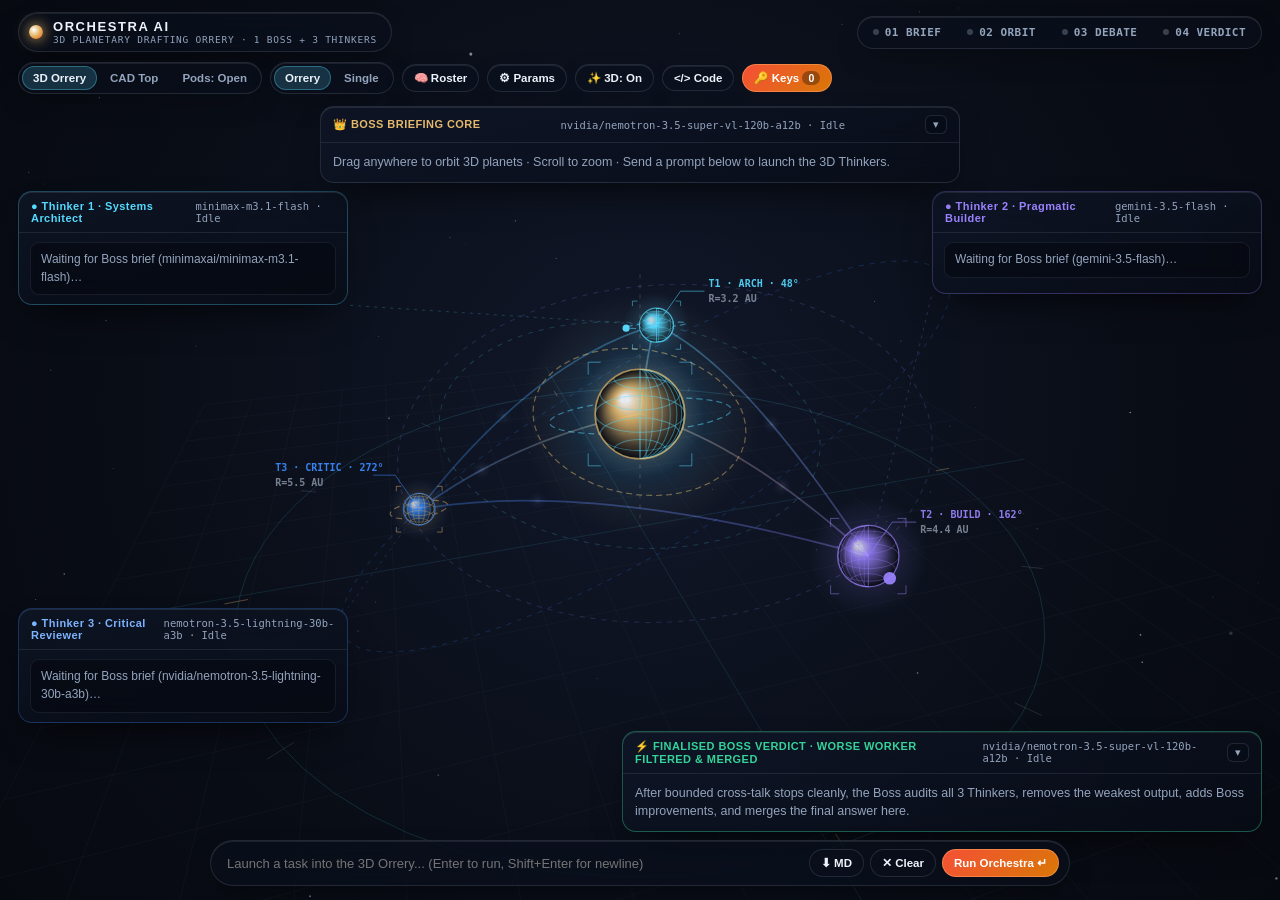
==== commit fb78c3a6: "fix: cache-bust 3D Orrery CSS/JS assets for GitHub Pages" ====
--- a/static/index.html
+++ b/static/index.html
@@ -4,7 +4,7 @@
   <meta charset="UTF-8" />
   <meta name="viewport" content="width=device-width, initial-scale=1.0" />
   <title>Orchestra AI · 3D Planetary Drafting Orrery</title>
-  <link rel="stylesheet" href="./styles.css" />
+  <link rel="stylesheet" href="./styles.css?v=3d1" />
 </head>
 <body>
   <!-- Full-Bleed 100% 3D Planetary Drafting Stage -->
@@ -215,8 +215,8 @@
     </div>
   </div>
 
-  <script src="./orrery_vfx.js"></script>
-  <script src="./direct_client.js"></script>
-  <script src="./app.js"></script>
+  <script src="./orrery_vfx.js?v=3d1"></script>
+  <script src="./direct_client.js?v=3d1"></script>
+  <script src="./app.js?v=3d1"></script>
 </body>
 </html>
